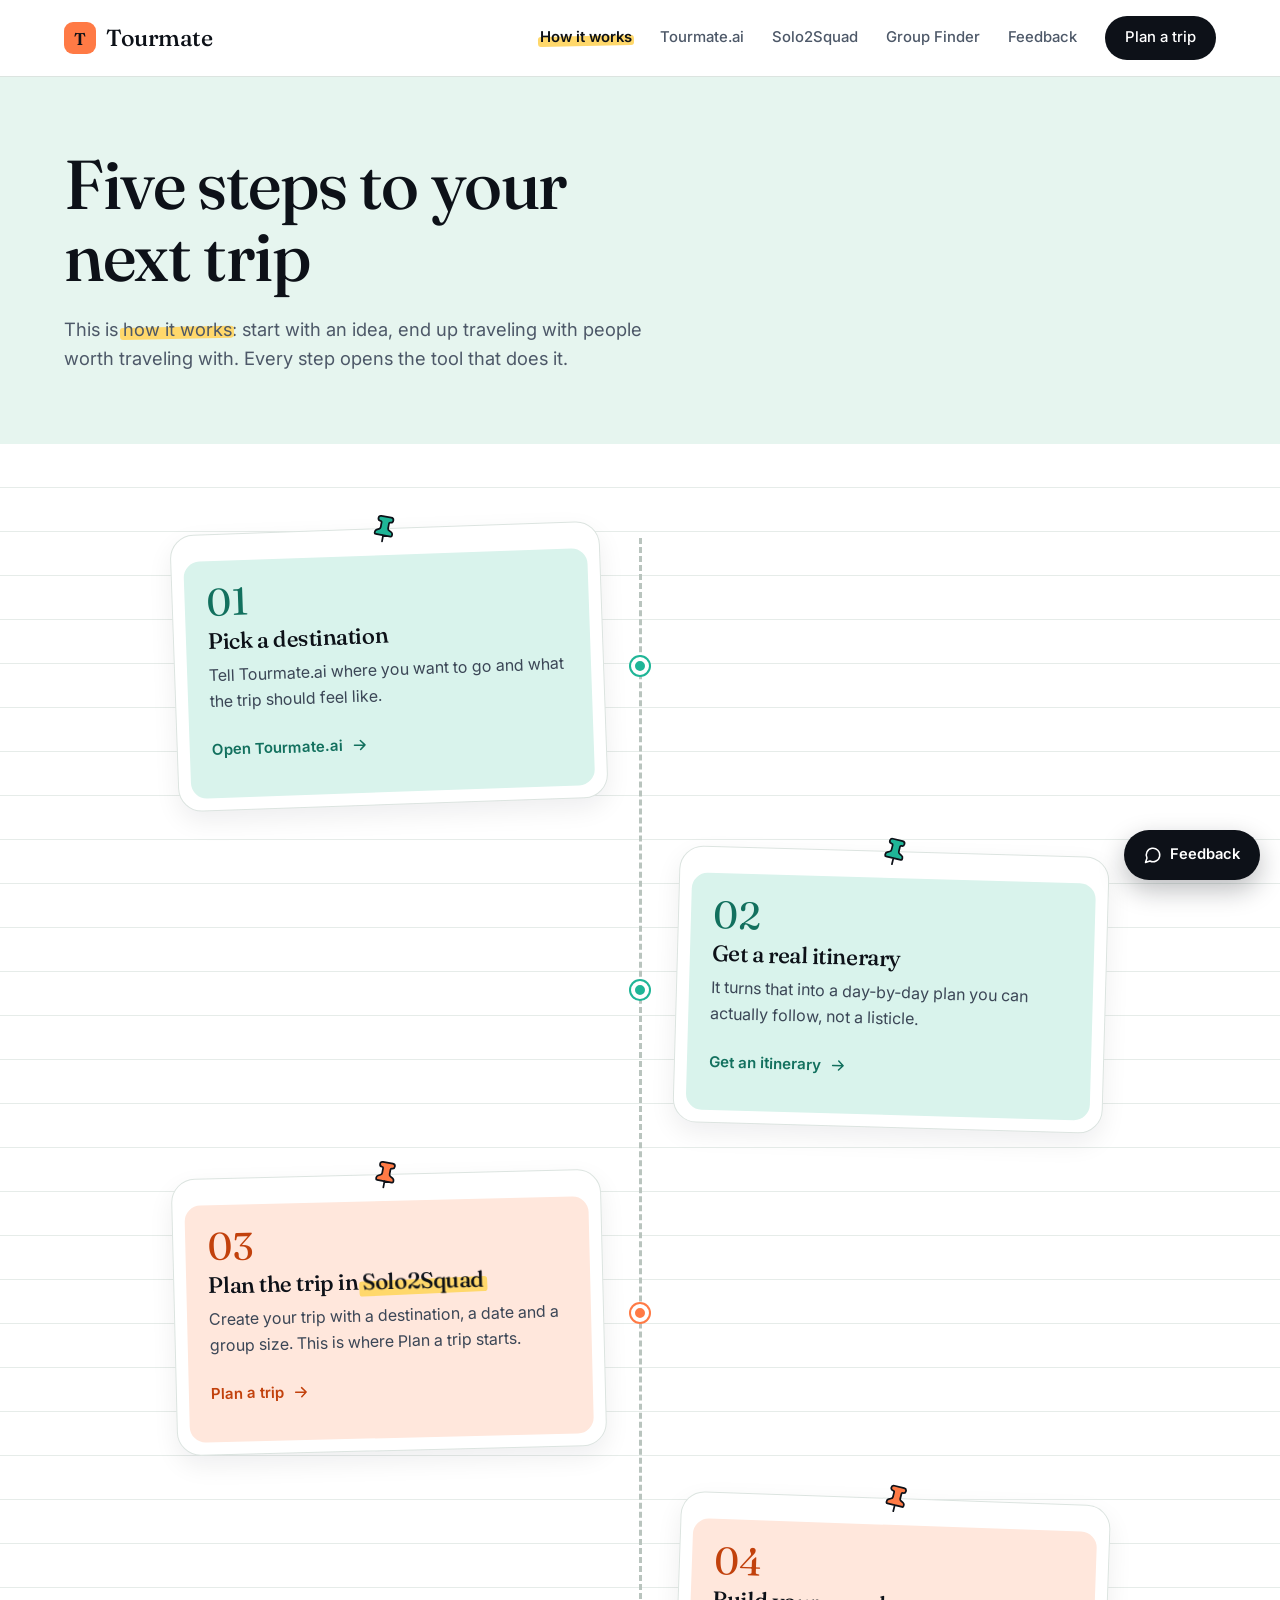
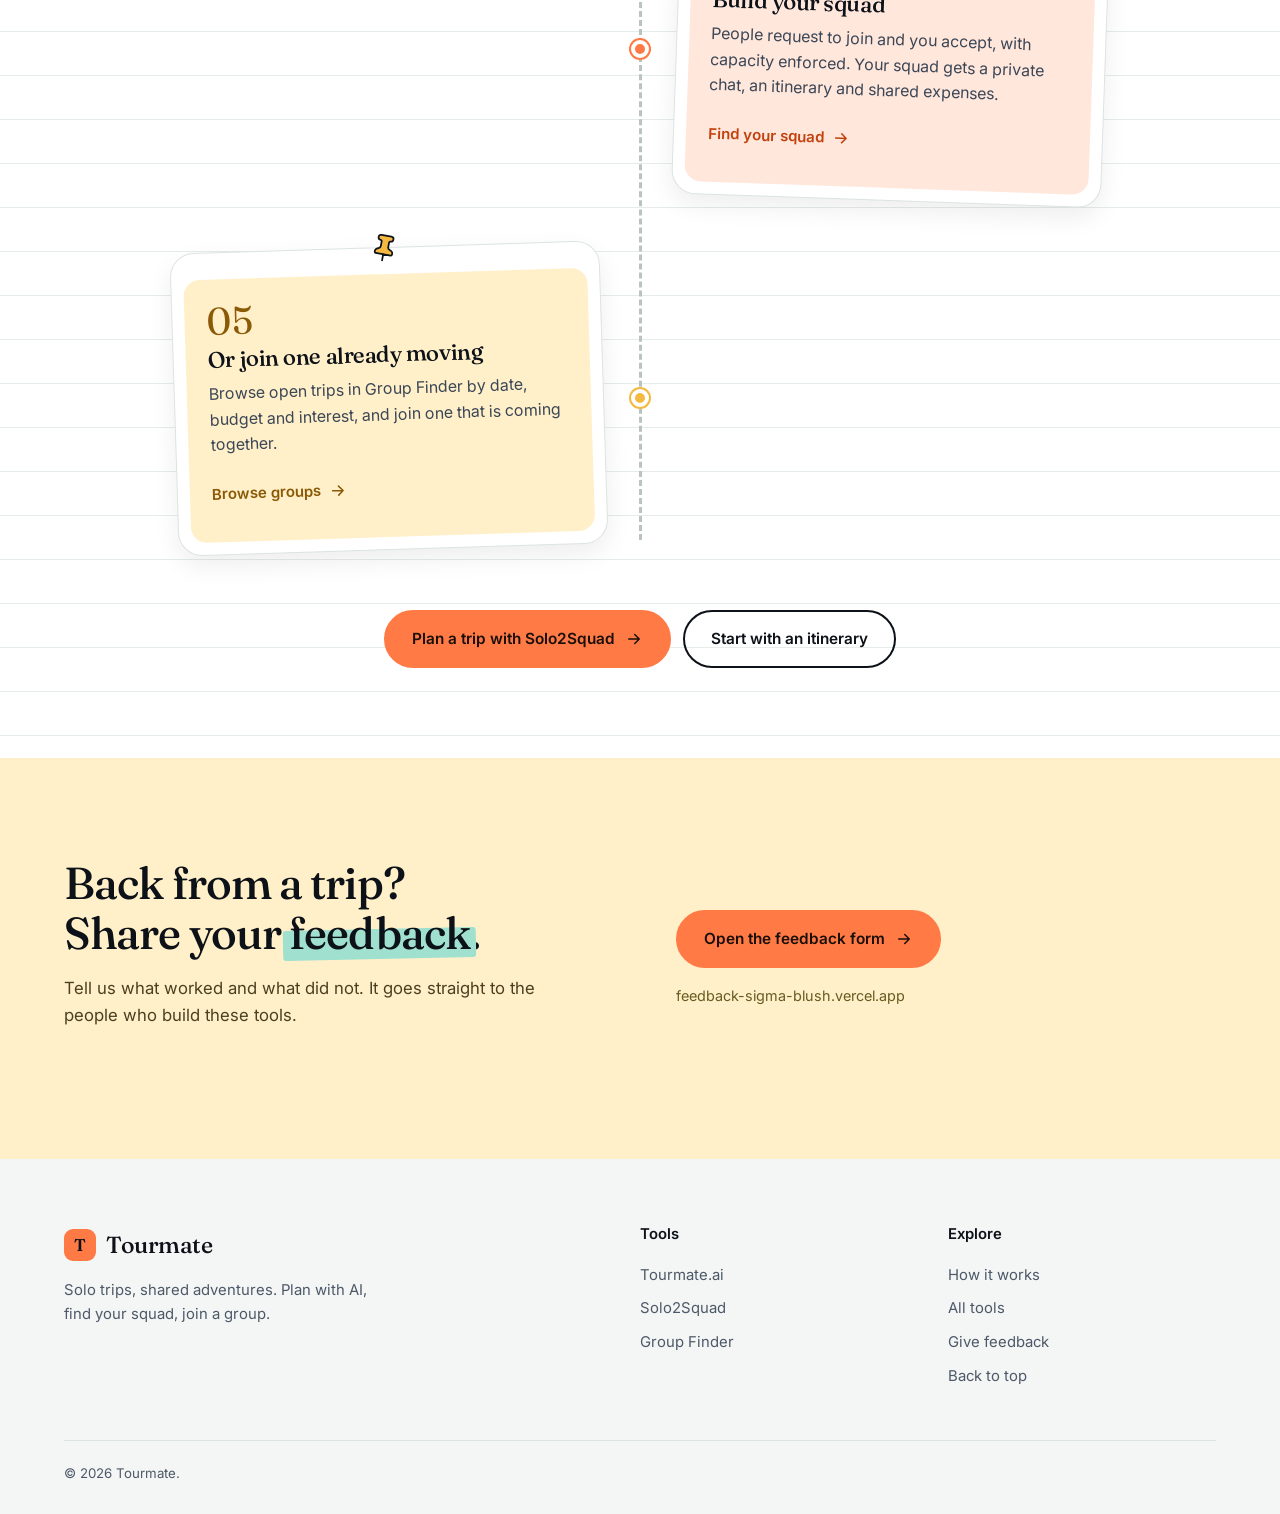
==== how-it-works.html @ 0d704487 "Add How it works page, feedback section, light redesign" ====
<!doctype html>
<html lang="en">
  <head>
    <meta charset="UTF-8" />
    <meta name="viewport" content="width=device-width, initial-scale=1.0" />
    <title>How it works - Tourmate</title>
    <meta
      name="description"
      content="Five steps from a loose idea to a trip with a squad, and which Tourmate tool does each one."
    />
    <meta name="theme-color" content="#ffffff" />
    <link
      rel="icon"
      href="data:image/svg+xml,%3Csvg xmlns='http://www.w3.org/2000/svg' viewBox='0 0 64 64'%3E%3Crect width='64' height='64' rx='14' fill='%23ff7a45'/%3E%3Ctext x='32' y='45' text-anchor='middle' font-family='Georgia,serif' font-size='38' fill='%230d1118'%3ET%3C/text%3E%3C/svg%3E"
    />
    <link rel="preconnect" href="https://fonts.googleapis.com" />
    <link rel="preconnect" href="https://fonts.gstatic.com" crossorigin />
    <link
      href="https://fonts.googleapis.com/css2?family=Fraunces:opsz,wght@9..144,400;9..144,500;9..144,600&family=Inter:wght@400;500;600&display=swap"
      rel="stylesheet"
    />
    <script>
      document.documentElement.className += " js";
    </script>
    <style>
      :root {
        --g: max(5vw, calc((100vw - 1320px) / 2));
        --bg: #ffffff;
        --tint: #e6f5ef;
        --paper: #f3f6f4;
        --ink: #0d1118;
        --dim: #4d5868;
        --line: #dce4e0;
        --coral: #ff7a45;
        --coral-d: #c2410c;
        --coral-t: #ffe7dc;
        --teal: #1fb597;
        --teal-d: #12705e;
        --teal-t: #d9f3ec;
        --gold: #f5b942;
        --gold-d: #8a5a06;
        --gold-t: #fff0c9;
      }
      * {
        box-sizing: border-box;
        margin: 0;
        padding: 0;
      }
      html {
        scroll-behavior: smooth;
      }
      body {
        background: var(--bg);
        color: var(--ink);
        font:
          400 16px/1.6 "Inter",
          sans-serif;
        -webkit-font-smoothing: antialiased;
      }
      a {
        color: inherit;
        text-decoration: none;
      }
      :focus-visible {
        outline: 3px solid var(--ink);
        outline-offset: 3px;
      }
      h1,
      h2,
      h3,
      .brand {
        font-family: "Fraunces", serif;
        font-weight: 500;
        letter-spacing: -0.02em;
      }

      /* Nav */
      .nav {
        position: sticky;
        top: 0;
        z-index: 20;
        background: var(--bg);
        border-bottom: 1px solid var(--line);
      }
      .navin {
        padding: 16px var(--g);
        display: flex;
        align-items: center;
        justify-content: space-between;
      }
      .brand {
        font-size: 1.45rem;
        display: flex;
        align-items: center;
        gap: 10px;
        min-height: 44px;
      }
      .brand i {
        width: 32px;
        height: 32px;
        border-radius: 9px;
        background: var(--coral);
        display: grid;
        place-items: center;
        font:
          600 17px "Fraunces",
          serif;
        color: var(--ink);
        font-style: normal;
      }
      .nav nav {
        display: flex;
        align-items: center;
        gap: 28px;
        font-size: 0.93rem;
        font-weight: 500;
        color: var(--dim);
      }
      .nav nav a:not(.pill) {
        padding-block: 10px;
      }
      .nav nav a:hover {
        color: var(--ink);
      }
      .pill {
        background: var(--ink);
        color: #fff !important;
        border-radius: 999px;
        padding: 10px 20px;
        transition: background 0.2s;
      }
      .pill:hover {
        background: var(--coral-d);
      }

      /* Buttons */
      .btn {
        display: inline-flex;
        align-items: center;
        gap: 10px;
        font-weight: 600;
        font-size: 0.96rem;
        padding: 15px 26px;
        border-radius: 999px;
        background: var(--coral);
        color: #1a0f0a;
        border: 2px solid var(--coral);
        transition:
          background 0.2s,
          border-color 0.2s,
          transform 0.2s;
      }
      .btn:hover {
        background: #ff9266;
        border-color: #ff9266;
        transform: translateY(-2px);
      }
      .btn.ghost {
        background: transparent;
        color: var(--ink);
        border-color: var(--ink);
      }
      .btn.ghost:hover {
        background: var(--ink);
        color: #fff;
        border-color: var(--ink);
      }
      .btn svg,
      .go svg {
        width: 18px;
        height: 18px;
        stroke: currentColor;
        fill: none;
        stroke-width: 2;
        stroke-linecap: round;
        stroke-linejoin: round;
      }
      .cta-row {
        display: flex;
        gap: 12px;
        flex-wrap: wrap;
      }

      /* Hero: one orchestrated entrance */
      .hero {
        background: var(--tint);
        padding: 72px var(--g) 110px;
      }
      .hero .in {
        display: grid;
        grid-template-columns: 1.05fr 1fr;
        gap: 72px;
        align-items: center;
      }
      .hero h1 {
        font-size: clamp(2.5rem, 5.8vw, 5.2rem);
        line-height: 1.02;
        max-width: 11ch;
        animation: rise 0.8s cubic-bezier(0.2, 0.7, 0.2, 1) both;
      }
      .hero .sub {
        font-size: 1.15rem;
        color: var(--dim);
        max-width: 42ch;
        margin: 24px 0 34px;
        animation: rise 0.8s 0.1s cubic-bezier(0.2, 0.7, 0.2, 1) both;
      }
      .hero .cta-row {
        animation: rise 0.8s 0.2s cubic-bezier(0.2, 0.7, 0.2, 1) both;
      }
      .shot {
        position: relative;
        animation: rise 0.8s 0.3s cubic-bezier(0.2, 0.7, 0.2, 1) both;
      }
      .photo {
        height: min(66vh, 600px);
        min-height: 400px;
        border-radius: 28px;
        background: #bfe3d6
          url("https://images.unsplash.com/photo-1464822759023-fed622ff2c3b?w=1500&q=75")
          center/cover;
      }
      .route {
        position: absolute;
        left: -64px;
        bottom: 34px;
        width: 320px;
        background: #fff;
        border: 1px solid var(--line);
        border-radius: 18px;
        padding: 22px 22px 10px;
        box-shadow: 0 18px 44px rgba(13, 17, 24, 0.14);
      }
      .route h2 {
        font-size: 1.08rem;
        margin-bottom: 4px;
      }
      .route > p {
        font-size: 0.84rem;
        color: var(--dim);
        margin-bottom: 16px;
      }
      .stop {
        position: relative;
        display: block;
        padding: 0 0 20px 32px;
        transition: transform 0.2s;
      }
      .stop:before {
        content: "";
        position: absolute;
        left: 7px;
        top: 22px;
        bottom: -2px;
        border-left: 2px dotted #b9c4be;
      }
      .stop:last-child:before {
        display: none;
      }
      .stop:after {
        content: "";
        position: absolute;
        left: 0;
        top: 5px;
        width: 16px;
        height: 16px;
        border-radius: 50%;
        background: var(--a);
      }
      .stop b {
        display: block;
        font-family: "Fraunces", serif;
        font-weight: 500;
        font-size: 1.08rem;
      }
      .stop span {
        font-size: 0.84rem;
        color: var(--dim);
      }
      .stop:hover {
        transform: translateX(4px);
      }
      @keyframes rise {
        from {
          opacity: 0;
          transform: translateY(20px);
        }
        to {
          opacity: 1;
          transform: none;
        }
      }

      /* Tools */
      .tools {
        padding: 120px var(--g) 110px;
      }
      .tools h2 {
        font-size: clamp(2rem, 4vw, 3.1rem);
        line-height: 1.08;
        max-width: 18ch;
      }
      .lead {
        color: var(--dim);
        max-width: 54ch;
        margin: 18px 0 60px;
        font-size: 1.05rem;
      }
      .cards {
        display: grid;
        grid-template-columns: repeat(3, 1fr);
        gap: 26px;
        align-items: start;
      }
      .card:nth-child(2) {
        margin-top: 40px;
      }
      .card {
        background: var(--t);
        border-radius: 26px;
        padding: 12px 12px 30px;
        display: flex;
        flex-direction: column;
        border: 2px solid transparent;
        transition:
          transform 0.25s,
          border-color 0.25s;
      }
      .card:hover {
        transform: translateY(-4px);
        border-color: var(--a);
      }
      .card .ph {
        position: relative;
        height: 240px;
        border-radius: 16px;
        background: #cfd8d4 center/cover;
      }
      .card .tag {
        position: absolute;
        left: 14px;
        top: 14px;
        background: #fff;
        border-radius: 999px;
        padding: 5px 13px;
        font-size: 0.8rem;
        font-weight: 600;
        display: flex;
        align-items: center;
        gap: 8px;
      }
      .card .tag:before {
        content: "";
        width: 8px;
        height: 8px;
        border-radius: 50%;
        background: var(--a);
      }
      .card .bd {
        padding: 22px 16px 0;
        display: flex;
        flex-direction: column;
        gap: 12px;
      }
      .card h3 {
        font-size: 1.65rem;
      }
      .card p {
        color: #3b4656;
        font-size: 0.97rem;
      }
      .go {
        padding-top: 6px;
        display: flex;
        align-items: center;
        gap: 8px;
        font-weight: 600;
        font-size: 0.94rem;
        color: var(--ad);
      }
      .go svg {
        transition: transform 0.2s;
      }
      .card:hover .go svg {
        transform: translateX(5px);
      }

      /* Feedback */
      .fb {
        background: var(--gold-t);
        padding: 100px var(--g);
      }
      .fbin {
        display: grid;
        grid-template-columns: 1fr 1fr;
        gap: 72px;
        align-items: center;
      }
      .fb h2 {
        font-size: clamp(1.9rem, 3.6vw, 2.8rem);
        line-height: 1.1;
        max-width: 16ch;
      }
      .fb p {
        color: #4a4020;
        max-width: 44ch;
        margin: 18px 0 30px;
        font-size: 1.05rem;
      }
      .fb .url {
        margin: 16px 0 0;
        font-size: 0.9rem;
        color: #6a5a22;
        word-break: break-all;
      }
      .fblist {
        list-style: none;
        display: grid;
        gap: 12px;
      }
      .fblist a {
        display: flex;
        align-items: center;
        gap: 16px;
        background: #fff;
        border: 2px solid transparent;
        border-radius: 16px;
        padding: 20px 24px;
        transition:
          border-color 0.2s,
          transform 0.2s;
      }
      .fblist a:before {
        content: "";
        flex: none;
        width: 12px;
        height: 12px;
        border-radius: 50%;
        background: var(--a);
      }
      .fblist b {
        font-family: "Fraunces", serif;
        font-weight: 500;
        font-size: 1.25rem;
      }
      .fblist span {
        margin-left: auto;
        color: var(--dim);
        font-size: 0.92rem;
        font-weight: 500;
      }
      .fblist a:hover {
        border-color: var(--ink);
        transform: translateX(4px);
      }

      /* Closing band: flat colour */
      .band {
        background: var(--coral);
        color: var(--ink);
        text-align: center;
        padding: 110px 5%;
      }
      .band h2 {
        font-size: clamp(2.1rem, 4.8vw, 3.6rem);
        line-height: 1.06;
        max-width: 16ch;
        margin: 0 auto 14px;
      }
      .band p {
        margin-bottom: 32px;
        font-size: 1.08rem;
      }
      .band .cta-row {
        justify-content: center;
      }
      .band .btn {
        background: var(--ink);
        border-color: var(--ink);
        color: #fff;
      }
      .band .btn:hover {
        background: #26303f;
        border-color: #26303f;
      }
      .band .btn.ghost {
        background: transparent;
        color: var(--ink);
      }
      .band .btn.ghost:hover {
        background: var(--ink);
        color: #fff;
      }

      /* Footer */
      footer {
        background: var(--paper);
        padding: 64px var(--g) 30px;
        font-size: 0.93rem;
        color: var(--dim);
      }
      .fcols {
        display: grid;
        grid-template-columns: 2fr 1fr 1fr;
        gap: 40px;
      }
      footer .brand {
        color: var(--ink);
        margin-bottom: 12px;
      }
      footer p {
        max-width: 34ch;
      }
      footer h4 {
        color: var(--ink);
        font-size: 0.93rem;
        font-weight: 600;
        margin-bottom: 12px;
      }
      footer a {
        display: block;
        padding: 5px 0;
      }
      footer a:hover {
        color: var(--ink);
      }
      .fbase {
        margin-top: 46px;
        padding-top: 22px;
        border-top: 1px solid var(--line);
        font-size: 0.83rem;
      }

      /* Floating feedback button */
      .fab {
        position: fixed;
        right: 20px;
        bottom: 20px;
        z-index: 30;
        display: inline-flex;
        align-items: center;
        gap: 8px;
        background: var(--ink);
        color: #fff;
        padding: 13px 20px;
        border-radius: 999px;
        font-weight: 600;
        font-size: 0.92rem;
        box-shadow: 0 10px 26px rgba(13, 17, 24, 0.28);
        transition:
          background 0.2s,
          transform 0.2s;
      }
      .fab:hover {
        background: var(--coral-d);
        transform: translateY(-2px);
      }
      .fab svg {
        width: 18px;
        height: 18px;
        stroke: currentColor;
        fill: none;
        stroke-width: 2;
        stroke-linecap: round;
        stroke-linejoin: round;
      }

      .burger {
        display: none;
        width: 46px;
        height: 46px;
        border: 1px solid var(--line);
        border-radius: 12px;
        background: var(--bg);
        cursor: pointer;
        place-items: center;
        color: var(--ink);
      }
      .burger svg {
        width: 22px;
        height: 22px;
        stroke: currentColor;
        fill: none;
        stroke-width: 2;
        stroke-linecap: round;
      }
      .burger .x {
        display: none;
      }
      .nav.open .burger .x {
        display: block;
      }
      .nav.open .burger .m {
        display: none;
      }
      .sr {
        position: absolute;
        width: 1px;
        height: 1px;
        overflow: hidden;
        clip: rect(0 0 0 0);
        white-space: nowrap;
      }
      @media (max-width: 1060px) {
        .route {
          left: 16px;
          right: 16px;
          width: auto;
          max-width: 360px;
        }
      }
      @media (max-width: 980px) {
        .hero {
          padding: 48px 5% 70px;
        }
        .hero .in {
          grid-template-columns: 1fr;
          gap: 44px;
        }
        .hero h1 {
          max-width: 14ch;
        }
        .photo {
          height: 420px;
          min-height: 0;
        }
        .route {
          position: static;
          max-width: none;
          margin-top: -72px;
          margin-inline: 16px;
          width: auto;
        }
        .cards {
          grid-template-columns: 1fr;
        }
        .card:nth-child(2) {
          margin-top: 0;
        }
        .tools {
          padding: 80px 5%;
        }
        .fbin {
          grid-template-columns: 1fr;
          gap: 40px;
        }
        .fb {
          padding: 76px 5%;
        }
        .band {
          padding: 84px 5%;
        }
        .fcols {
          grid-template-columns: 1fr 1fr;
        }
        .fcols > div:first-child {
          grid-column: 1/-1;
        }
      }
      @media (max-width: 980px) {
        .burger {
          display: grid;
        }
        .nav nav {
          display: none;
          position: absolute;
          top: 100%;
          left: 0;
          right: 0;
          background: var(--bg);
          border-bottom: 1px solid var(--line);
          padding: 8px var(--g) 22px;
          flex-direction: column;
          align-items: stretch;
          gap: 0;
          box-shadow: 0 18px 30px rgba(13, 17, 24, 0.08);
        }
        .nav.open nav {
          display: flex;
        }
        .nav nav a:not(.pill) {
          padding: 15px 2px;
          font-size: 1.05rem;
          border-bottom: 1px solid var(--line);
        }
        .nav nav a.pill {
          margin-top: 16px;
          text-align: center;
          border: 0;
          padding: 15px 20px;
        }
      }
      @media (max-width: 560px) {
        .btn {
          padding: 14px 22px;
        }
        .cta-row .btn {
          flex: 1 1 100%;
          justify-content: center;
        }
        .fab {
          right: 14px;
          bottom: max(14px, env(safe-area-inset-bottom));
          padding: 12px 16px;
        }
        .fblist a {
          padding: 18px 18px;
        }
        .fblist span {
          display: none;
        }
        .fblist a:after {
          content: "Rate";
          margin-left: auto;
          color: var(--dim);
          font-size: 0.9rem;
          font-weight: 500;
        }
        .fcols {
          grid-template-columns: 1fr;
        }
      }
      @media (pointer: coarse) {
        footer a {
          padding: 11px 0;
        }
      }
      @media (prefers-reduced-motion: reduce) {
        * {
          animation: none !important;
          transition: none !important;
          scroll-behavior: auto !important;
        }
      }

      /* ===== Added: nav state, highlight, pinned steps, how-it-works page ===== */
      .nav nav a.navhl {
        color: var(--ink);
        font-weight: 600;
      }
      .hl {
        position: relative;
        display: inline;
        white-space: nowrap;
        isolation: isolate;
        --hlc: #ffd86b;
      }
      .hl:before {
        content: "";
        position: absolute;
        z-index: -1;
        left: -0.14em;
        right: -0.14em;
        bottom: -0.02em;
        height: 0.66em;
        background: var(--hlc);
        border-radius: 3px;
        transform: rotate(-1.2deg);
        transform-origin: left center;
        transition: transform 0.7s cubic-bezier(0.2, 0.7, 0.2, 1) var(--d, 0s);
      }
      .js .hl:before {
        transform: scaleX(0) rotate(-1.2deg);
      }
      .js .hl.shown:before {
        transform: scaleX(1) rotate(-1.2deg);
      }
      .fb .hl {
        --hlc: #9fe0cf;
      }
      .band .hl {
        --hlc: #ffffff;
      }
      .phead .hl {
        --hlc: #ffd86b;
      }
      .newhere {
        margin-top: 26px;
        color: var(--dim);
        font-size: 1rem;
        animation: rise 0.8s 0.3s cubic-bezier(0.2, 0.7, 0.2, 1) both;
      }
      .newhere a {
        font-weight: 600;
        color: var(--ink);
      }

      .step {
        position: relative;
        background: #fff;
        border: 1px solid var(--line);
        border-radius: 24px;
        padding: 26px 12px 12px;
        transform: rotate(var(--r, 0deg));
        transition:
          transform 0.3s cubic-bezier(0.2, 0.7, 0.2, 1),
          box-shadow 0.3s;
        box-shadow: 0 10px 26px rgba(13, 17, 24, 0.07);
      }
      .step:hover {
        transform: rotate(0deg) translateY(-4px);
        box-shadow: 0 18px 38px rgba(13, 17, 24, 0.12);
      }
      .pin {
        position: absolute;
        top: -15px;
        left: 50%;
        width: 30px;
        height: 30px;
        margin-left: -15px;
        fill: var(--a);
        stroke: var(--ink);
        stroke-width: 1.4;
        stroke-linejoin: round;
        stroke-linecap: round;
        transform: rotate(12deg);
      }
      .panel {
        background: var(--t);
        border-radius: 16px;
        padding: 22px 22px 24px;
        display: flex;
        flex-direction: column;
        gap: 8px;
        height: 100%;
      }
      .num {
        font-family: "Fraunces", serif;
        font-size: 2.4rem;
        line-height: 1;
        color: var(--ad);
      }
      .panel h3 {
        font-size: 1.4rem;
        line-height: 1.15;
      }
      .panel p {
        color: #3b4656;
        font-size: 0.96rem;
      }
      .panel .go {
        margin-top: 4px;
        padding: 12px 0;
      }
      .js .step {
        opacity: 0;
        translate: 0 24px;
        transition:
          opacity 0.6s,
          translate 0.6s,
          transform 0.3s cubic-bezier(0.2, 0.7, 0.2, 1),
          box-shadow 0.3s;
      }
      .js .step.shown {
        opacity: 1;
        translate: 0 0;
      }

      /* Homepage section */
      .how {
        padding: 110px var(--g);
        background: var(--paper);
      }
      .how h2 {
        font-size: clamp(2rem, 4vw, 3.1rem);
        line-height: 1.08;
        max-width: 20ch;
      }
      .row5 {
        position: relative;
        display: grid;
        grid-template-columns: repeat(5, 1fr);
        gap: 20px;
        margin-top: 20px;
      }
      .row5:before {
        content: "";
        position: absolute;
        left: 6%;
        right: 6%;
        top: -1px;
        border-top: 3px dashed #b9c4be;
      }
      .row5 .step:nth-child(odd) {
        --r: -1.6deg;
      }
      .row5 .step:nth-child(even) {
        --r: 1.4deg;
        margin-top: 26px;
      }
      .row5 .panel {
        padding: 18px 16px 20px;
      }
      .row5 .panel h3 {
        font-size: 1.18rem;
      }
      .row5 .panel p {
        font-size: 0.9rem;
      }
      .row5 .num {
        font-size: 1.9rem;
      }
      .how .more {
        margin-top: 54px;
      }

      /* How-it-works page */
      .phead {
        background: var(--tint);
        padding: 72px var(--g) 70px;
      }
      .phead h1 {
        font-size: clamp(2.4rem, 5.4vw, 4.6rem);
        line-height: 1.04;
        max-width: 14ch;
        animation: rise 0.8s cubic-bezier(0.2, 0.7, 0.2, 1) both;
      }
      .phead p {
        font-size: 1.15rem;
        color: var(--dim);
        max-width: 52ch;
        margin-top: 22px;
        animation: rise 0.8s 0.1s cubic-bezier(0.2, 0.7, 0.2, 1) both;
      }
      .pad {
        padding: 84px var(--g) 90px;
        background: #fff
          url("data:image/svg+xml,%3Csvg xmlns='http://www.w3.org/2000/svg' width='10' height='44'%3E%3Crect y='43' width='10' height='1' fill='%23e6ece9'/%3E%3C/svg%3E");
      }
      .tl {
        position: relative;
        display: grid;
        grid-template-columns: 1fr 72px 1fr;
        row-gap: 46px;
        max-width: 1040px;
        margin: 0 auto;
      }
      .tl:before {
        content: "";
        position: absolute;
        left: 50%;
        top: 10px;
        bottom: 10px;
        border-left: 3px dashed #b9c4be;
        margin-left: -1.5px;
      }
      .tl .step {
        max-width: 430px;
      }
      .tl .step.l {
        justify-self: end;
      }
      .tl .step.r {
        justify-self: start;
      }
      .dot {
        align-self: center;
        justify-self: center;
        width: 18px;
        height: 18px;
        border-radius: 50%;
        background: var(--a);
        border: 4px solid #fff;
        box-shadow: 0 0 0 2px var(--a);
        position: relative;
        z-index: 1;
      }
      .tl .panel p {
        font-size: 1rem;
      }
      .cta2 {
        margin-top: 60px;
        text-align: center;
      }

      @media (max-width: 1180px) {
        .row5 {
          grid-template-columns: repeat(2, 1fr);
        }
        .row5:before {
          display: none;
        }
        .row5 .step:nth-child(even) {
          margin-top: 0;
        }
        .row5 .step:last-child {
          grid-column: 1/-1;
          max-width: 50%;
          justify-self: center;
        }
      }
      @media (max-width: 760px) {
        .how {
          padding: 76px 5%;
        }
        .row5 {
          grid-template-columns: 1fr;
          gap: 34px;
        }
        .row5 .step:last-child {
          max-width: none;
        }
        .phead {
          padding: 48px 5% 46px;
        }
        .pad {
          padding: 60px 5% 70px;
        }
        .tl {
          grid-template-columns: 30px 1fr;
          row-gap: 38px;
        }
        .tl:before {
          left: 15px;
          margin-left: -1.5px;
        }
        .tl .step {
          grid-column: 2 !important;
          max-width: none;
          justify-self: stretch !important;
        }
        .tl .dot {
          grid-column: 1 !important;
        }
      }
      @media (prefers-reduced-motion: reduce) {
        .js .step {
          opacity: 1;
          translate: 0 0;
        }
        .js .hl:before {
          transform: rotate(-1.2deg) !important;
        }
      }
    </style>
  </head>
  <body>
    <header class="nav" id="nav">
      <div class="navin">
        <a class="brand" href="index.html" aria-label="Tourmate home"
          ><i>T</i>Tourmate</a
        >
        <button
          class="burger"
          id="burger"
          type="button"
          aria-expanded="false"
          aria-controls="menu"
        >
          <span class="sr">Menu</span>
          <svg class="m" viewBox="0 0 24 24" aria-hidden="true">
            <path d="M4 7h16M4 12h16M4 17h16" /></svg
          ><svg class="x" viewBox="0 0 24 24" aria-hidden="true">
            <path d="M6 6l12 12M18 6L6 18" />
          </svg>
        </button>
        <nav id="menu" aria-label="Main">
          <a class="navhl" href="how-it-works.html" aria-current="page"
            ><span class="hl" style="--d: 0.35s">How it works</span></a
          >
          <a
            href="https://tourmate.vedant-chavare.xyz"
            target="_blank"
            rel="noopener noreferrer"
            >Tourmate.ai</a
          >
          <a
            href="https://solo2squad-phi.vercel.app/"
            target="_blank"
            rel="noopener noreferrer"
            >Solo2Squad</a
          >
          <a
            href="https://tripsphere-three.vercel.app/"
            target="_blank"
            rel="noopener noreferrer"
            >Group Finder</a
          >
          <a
            href="https://feedback-sigma-blush.vercel.app"
            target="_blank"
            rel="noopener noreferrer"
            >Feedback</a
          >
          <a
            class="pill"
            href="https://solo2squad-phi.vercel.app/"
            target="_blank"
            rel="noopener noreferrer"
            >Plan a trip</a
          >
        </nav>
      </div>
    </header>

    <main id="top">
      <section class="phead" aria-labelledby="ph">
        <h1 id="ph">Five steps to your next trip</h1>
        <p>
          This is <span class="hl" style="--d: 0.2s">how it works</span>: start
          with an idea, end up traveling with people worth traveling with. Every
          step opens the tool that does it.
        </p>
      </section>

      <section class="pad" aria-label="The five steps">
        <div class="tl">
          <article
            class="step l"
            style="
              --a: var(--teal);
              --ad: var(--teal-d);
              --t: var(--teal-t);
              --r: -2deg;
              grid-row: 1;
              grid-column: 1;
            "
          >
            <svg class="pin" viewBox="0 0 24 24" aria-hidden="true">
              <path
                d="M12 17v5M9 10.76a2 2 0 0 1-1.11 1.79l-1.78.9A2 2 0 0 0 5 15.24V16a1 1 0 0 0 1 1h12a1 1 0 0 0 1-1v-.76a2 2 0 0 0-1.11-1.79l-1.78-.9A2 2 0 0 1 15 10.76V7a1 1 0 0 1 1-1 2 2 0 0 0 0-4H8a2 2 0 0 0 0 4 1 1 0 0 1 1 1z"
              />
            </svg>
            <div class="panel">
              <span class="num">01</span>
              <h3>Pick a destination</h3>
              <p>
                Tell Tourmate.ai where you want to go and what the trip should
                feel like.
              </p>
              <a
                class="go"
                href="https://tourmate.vedant-chavare.xyz"
                target="_blank"
                rel="noopener noreferrer"
                >Open Tourmate.ai
                <svg viewBox="0 0 24 24" aria-hidden="true">
                  <path d="M5 12h14M13 6l6 6-6 6" /></svg
              ></a>
            </div>
          </article>
          <span
            class="dot"
            style="
              --a: var(--teal);
              --ad: var(--teal-d);
              --t: var(--teal-t);
              grid-row: 1;
              grid-column: 2;
            "
            aria-hidden="true"
          ></span>
          <article
            class="step r"
            style="
              --a: var(--teal);
              --ad: var(--teal-d);
              --t: var(--teal-t);
              --r: 1.6deg;
              grid-row: 2;
              grid-column: 3;
            "
          >
            <svg class="pin" viewBox="0 0 24 24" aria-hidden="true">
              <path
                d="M12 17v5M9 10.76a2 2 0 0 1-1.11 1.79l-1.78.9A2 2 0 0 0 5 15.24V16a1 1 0 0 0 1 1h12a1 1 0 0 0 1-1v-.76a2 2 0 0 0-1.11-1.79l-1.78-.9A2 2 0 0 1 15 10.76V7a1 1 0 0 1 1-1 2 2 0 0 0 0-4H8a2 2 0 0 0 0 4 1 1 0 0 1 1 1z"
              />
            </svg>
            <div class="panel">
              <span class="num">02</span>
              <h3>Get a real itinerary</h3>
              <p>
                It turns that into a day-by-day plan you can actually follow,
                not a listicle.
              </p>
              <a
                class="go"
                href="https://tourmate.vedant-chavare.xyz"
                target="_blank"
                rel="noopener noreferrer"
                >Get an itinerary
                <svg viewBox="0 0 24 24" aria-hidden="true">
                  <path d="M5 12h14M13 6l6 6-6 6" /></svg
              ></a>
            </div>
          </article>
          <span
            class="dot"
            style="
              --a: var(--teal);
              --ad: var(--teal-d);
              --t: var(--teal-t);
              grid-row: 2;
              grid-column: 2;
            "
            aria-hidden="true"
          ></span>
          <article
            class="step l"
            style="
              --a: var(--coral);
              --ad: var(--coral-d);
              --t: var(--coral-t);
              --r: -1.4deg;
              grid-row: 3;
              grid-column: 1;
            "
          >
            <svg class="pin" viewBox="0 0 24 24" aria-hidden="true">
              <path
                d="M12 17v5M9 10.76a2 2 0 0 1-1.11 1.79l-1.78.9A2 2 0 0 0 5 15.24V16a1 1 0 0 0 1 1h12a1 1 0 0 0 1-1v-.76a2 2 0 0 0-1.11-1.79l-1.78-.9A2 2 0 0 1 15 10.76V7a1 1 0 0 1 1-1 2 2 0 0 0 0-4H8a2 2 0 0 0 0 4 1 1 0 0 1 1 1z"
              />
            </svg>
            <div class="panel">
              <span class="num">03</span>
              <h3>
                Plan the trip in
                <span class="hl" style="--d: 0.15s">Solo2Squad</span>
              </h3>
              <p>
                Create your trip with a destination, a date and a group size.
                This is where Plan a trip starts.
              </p>
              <a
                class="go"
                href="https://solo2squad-phi.vercel.app/"
                target="_blank"
                rel="noopener noreferrer"
                >Plan a trip
                <svg viewBox="0 0 24 24" aria-hidden="true">
                  <path d="M5 12h14M13 6l6 6-6 6" /></svg
              ></a>
            </div>
          </article>
          <span
            class="dot"
            style="
              --a: var(--coral);
              --ad: var(--coral-d);
              --t: var(--coral-t);
              grid-row: 3;
              grid-column: 2;
            "
            aria-hidden="true"
          ></span>
          <article
            class="step r"
            style="
              --a: var(--coral);
              --ad: var(--coral-d);
              --t: var(--coral-t);
              --r: 2deg;
              grid-row: 4;
              grid-column: 3;
            "
          >
            <svg class="pin" viewBox="0 0 24 24" aria-hidden="true">
              <path
                d="M12 17v5M9 10.76a2 2 0 0 1-1.11 1.79l-1.78.9A2 2 0 0 0 5 15.24V16a1 1 0 0 0 1 1h12a1 1 0 0 0 1-1v-.76a2 2 0 0 0-1.11-1.79l-1.78-.9A2 2 0 0 1 15 10.76V7a1 1 0 0 1 1-1 2 2 0 0 0 0-4H8a2 2 0 0 0 0 4 1 1 0 0 1 1 1z"
              />
            </svg>
            <div class="panel">
              <span class="num">04</span>
              <h3>Build your squad</h3>
              <p>
                People request to join and you accept, with capacity enforced.
                Your squad gets a private chat, an itinerary and shared
                expenses.
              </p>
              <a
                class="go"
                href="https://solo2squad-phi.vercel.app/"
                target="_blank"
                rel="noopener noreferrer"
                >Find your squad
                <svg viewBox="0 0 24 24" aria-hidden="true">
                  <path d="M5 12h14M13 6l6 6-6 6" /></svg
              ></a>
            </div>
          </article>
          <span
            class="dot"
            style="
              --a: var(--coral);
              --ad: var(--coral-d);
              --t: var(--coral-t);
              grid-row: 4;
              grid-column: 2;
            "
            aria-hidden="true"
          ></span>
          <article
            class="step l"
            style="
              --a: var(--gold);
              --ad: var(--gold-d);
              --t: var(--gold-t);
              --r: -1.8deg;
              grid-row: 5;
              grid-column: 1;
            "
          >
            <svg class="pin" viewBox="0 0 24 24" aria-hidden="true">
              <path
                d="M12 17v5M9 10.76a2 2 0 0 1-1.11 1.79l-1.78.9A2 2 0 0 0 5 15.24V16a1 1 0 0 0 1 1h12a1 1 0 0 0 1-1v-.76a2 2 0 0 0-1.11-1.79l-1.78-.9A2 2 0 0 1 15 10.76V7a1 1 0 0 1 1-1 2 2 0 0 0 0-4H8a2 2 0 0 0 0 4 1 1 0 0 1 1 1z"
              />
            </svg>
            <div class="panel">
              <span class="num">05</span>
              <h3>Or join one already moving</h3>
              <p>
                Browse open trips in Group Finder by date, budget and interest,
                and join one that is coming together.
              </p>
              <a
                class="go"
                href="https://tripsphere-three.vercel.app/"
                target="_blank"
                rel="noopener noreferrer"
                >Browse groups
                <svg viewBox="0 0 24 24" aria-hidden="true">
                  <path d="M5 12h14M13 6l6 6-6 6" /></svg
              ></a>
            </div>
          </article>
          <span
            class="dot"
            style="
              --a: var(--gold);
              --ad: var(--gold-d);
              --t: var(--gold-t);
              grid-row: 5;
              grid-column: 2;
            "
            aria-hidden="true"
          ></span>
        </div>
        <div class="cta2">
          <div class="cta-row" style="justify-content: center">
            <a
              class="btn"
              href="https://solo2squad-phi.vercel.app/"
              target="_blank"
              rel="noopener noreferrer"
              >Plan a trip with Solo2Squad
              <svg viewBox="0 0 24 24" aria-hidden="true">
                <path d="M5 12h14M13 6l6 6-6 6" /></svg></a
            ><a
              class="btn ghost"
              href="https://tourmate.vedant-chavare.xyz"
              target="_blank"
              rel="noopener noreferrer"
              >Start with an itinerary</a
            >
          </div>
        </div>
      </section>

      <section class="fb" aria-labelledby="fh2">
        <div class="fbin">
          <div>
            <h2 id="fh2">
              Back from a trip? Share your
              <span class="hl" style="--d: 0.1s">feedback</span>.
            </h2>
            <p>
              Tell us what worked and what did not. It goes straight to the
              people who build these tools.
            </p>
          </div>
          <div>
            <a
              class="btn"
              href="https://feedback-sigma-blush.vercel.app"
              target="_blank"
              rel="noopener noreferrer"
              >Open the feedback form
              <svg viewBox="0 0 24 24" aria-hidden="true">
                <path d="M5 12h14M13 6l6 6-6 6" /></svg
            ></a>
            <p class="url">feedback-sigma-blush.vercel.app</p>
          </div>
        </div>
      </section>
    </main>

    <footer>
      <div class="fcols">
        <div>
          <div class="brand"><i>T</i>Tourmate</div>
          <p>
            Solo trips, shared adventures. Plan with AI, find your squad, join a
            group.
          </p>
        </div>
        <div>
          <h4>Tools</h4>
          <a
            href="https://tourmate.vedant-chavare.xyz"
            target="_blank"
            rel="noopener noreferrer"
            >Tourmate.ai</a
          ><a
            href="https://solo2squad-phi.vercel.app/"
            target="_blank"
            rel="noopener noreferrer"
            >Solo2Squad</a
          ><a
            href="https://tripsphere-three.vercel.app/"
            target="_blank"
            rel="noopener noreferrer"
            >Group Finder</a
          >
        </div>
        <div>
          <h4>Explore</h4>
          <a href="how-it-works.html">How it works</a
          ><a href="index.html#tools">All tools</a
          ><a
            href="https://feedback-sigma-blush.vercel.app"
            target="_blank"
            rel="noopener noreferrer"
            >Give feedback</a
          ><a href="index.html">Back to top</a>
        </div>
      </div>
      <div class="fbase">&copy; 2026 Tourmate.</div>
    </footer>

    <a
      class="fab"
      href="https://feedback-sigma-blush.vercel.app"
      target="_blank"
      rel="noopener noreferrer"
      ><svg viewBox="0 0 24 24" aria-hidden="true">
        <path d="M7.9 20A9 9 0 1 0 4 16.1L2 22z" /></svg
      >Feedback</a
    >

    <script>
      (function () {
        var nav = document.getElementById("nav"),
          btn = document.getElementById("burger");
        function set(o) {
          nav.classList.toggle("open", o);
          btn.setAttribute("aria-expanded", o);
        }
        btn.addEventListener("click", function () {
          set(!nav.classList.contains("open"));
        });
        nav.addEventListener("click", function (e) {
          if (e.target.closest("nav a")) set(false);
        });
        document.addEventListener("keydown", function (e) {
          if (e.key === "Escape") set(false);
        });
        var els = document.querySelectorAll(".hl,.step");
        if (!("IntersectionObserver" in window)) {
          els.forEach(function (e) {
            e.classList.add("shown");
          });
          return;
        }
        var io = new IntersectionObserver(
          function (list) {
            list.forEach(function (x) {
              if (x.isIntersecting) {
                x.target.classList.add("shown");
                io.unobserve(x.target);
              }
            });
          },
          { threshold: 0.35 },
        );
        els.forEach(function (e) {
          io.observe(e);
        });
      })();
    </script>
  </body>
</html>
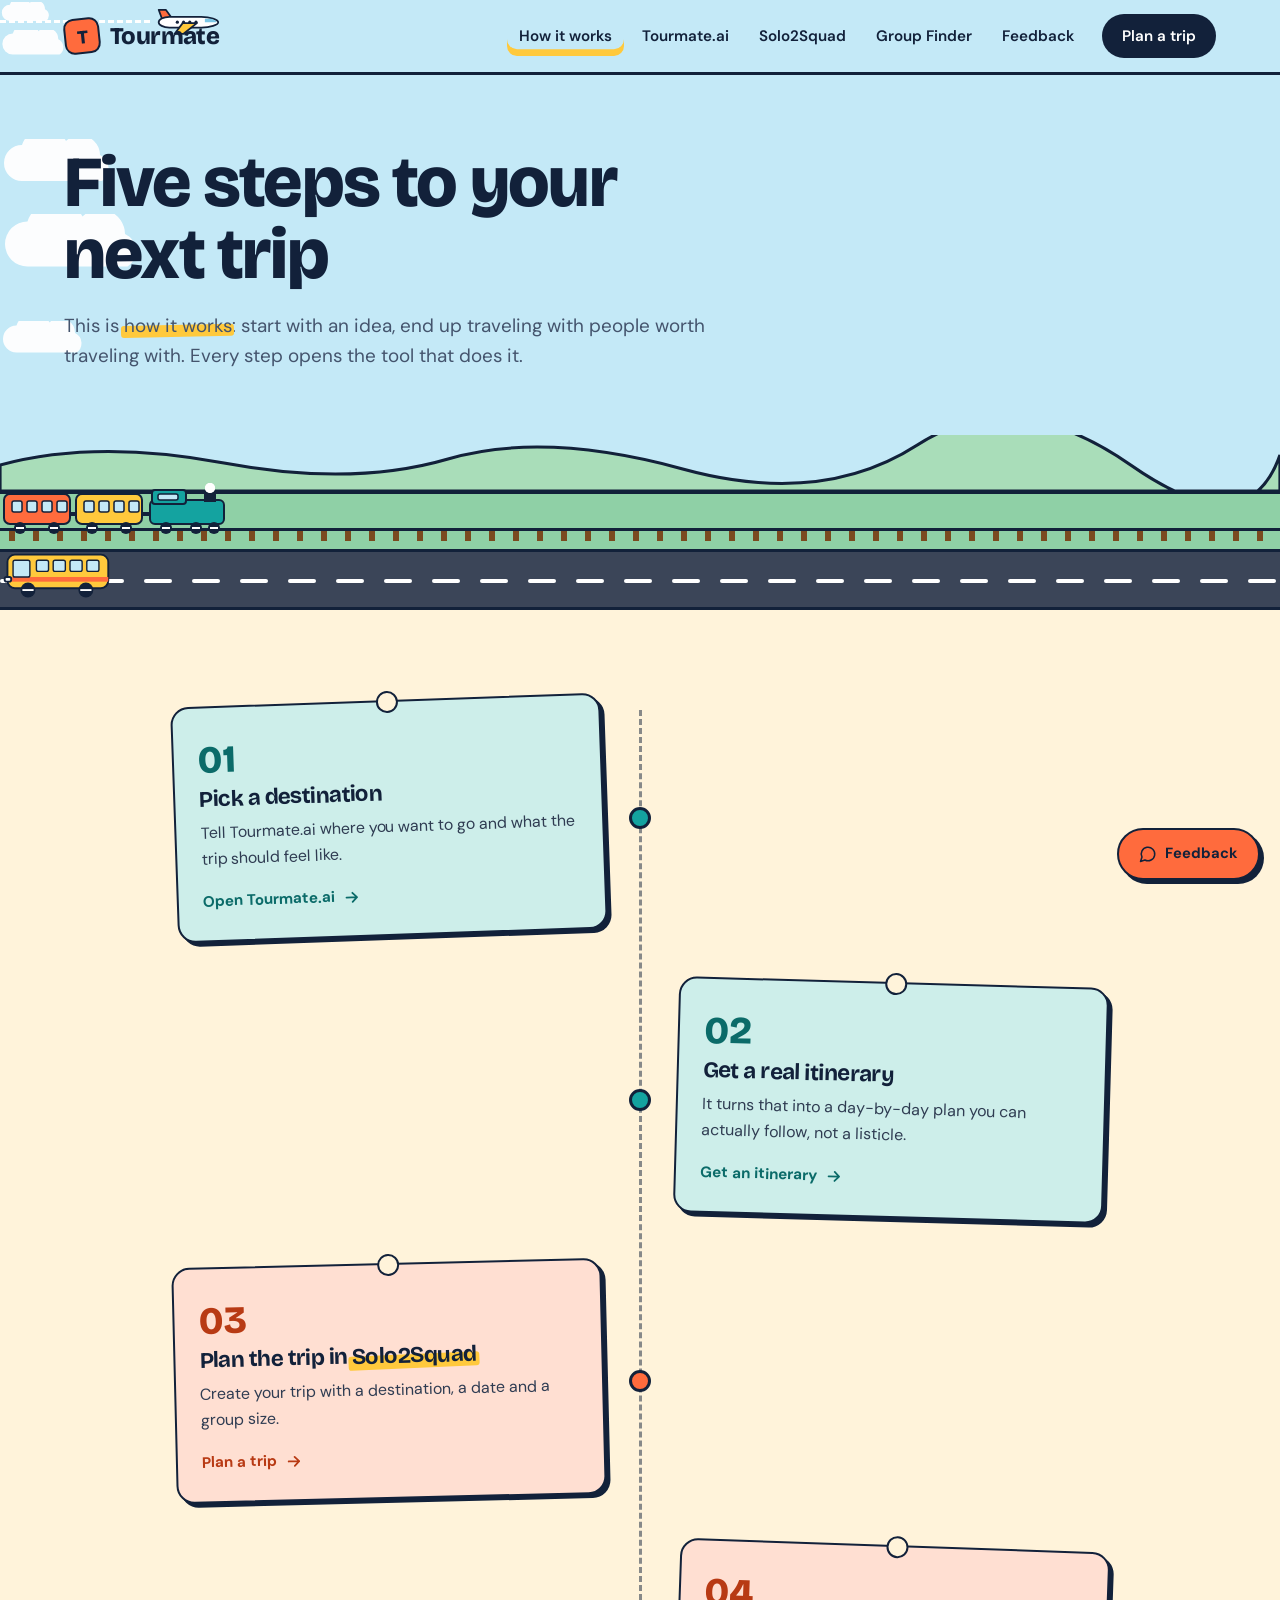
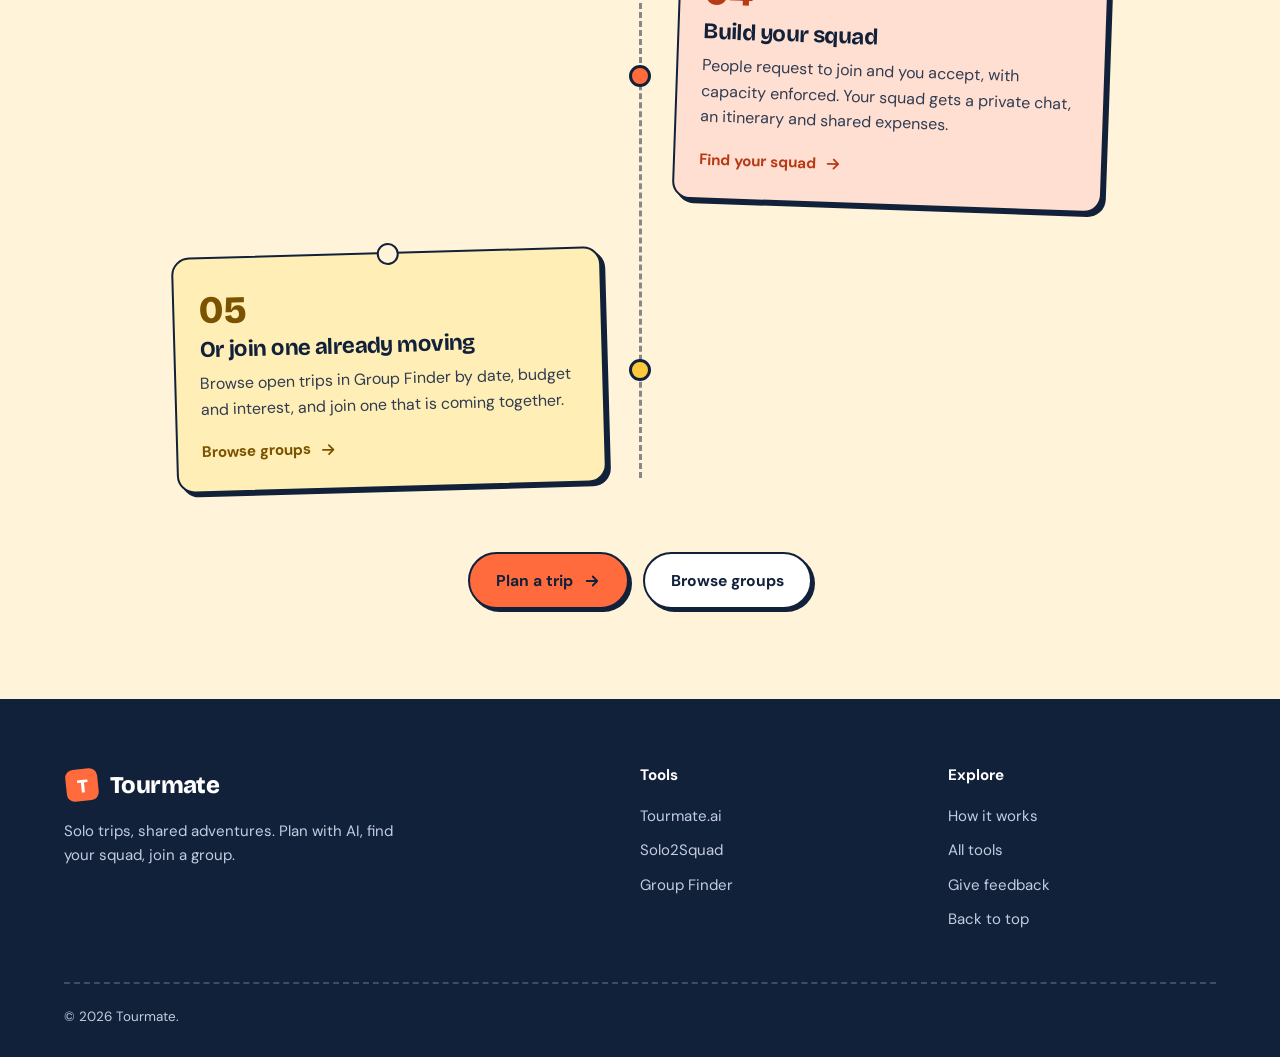
==== commit 6143ff30: "Update homepage project" ====
--- a/how-it-works.html
+++ b/how-it-works.html
@@ -1,1481 +1,118 @@
 <!doctype html>
 <html lang="en">
-  <head>
-    <meta charset="UTF-8" />
-    <meta name="viewport" content="width=device-width, initial-scale=1.0" />
-    <title>How it works - Tourmate</title>
-    <meta
-      name="description"
-      content="Five steps from a loose idea to a trip with a squad, and which Tourmate tool does each one."
-    />
-    <meta name="theme-color" content="#ffffff" />
-    <link
-      rel="icon"
-      href="data:image/svg+xml,%3Csvg xmlns='http://www.w3.org/2000/svg' viewBox='0 0 64 64'%3E%3Crect width='64' height='64' rx='14' fill='%23ff7a45'/%3E%3Ctext x='32' y='45' text-anchor='middle' font-family='Georgia,serif' font-size='38' fill='%230d1118'%3ET%3C/text%3E%3C/svg%3E"
-    />
-    <link rel="preconnect" href="https://fonts.googleapis.com" />
-    <link rel="preconnect" href="https://fonts.gstatic.com" crossorigin />
-    <link
-      href="https://fonts.googleapis.com/css2?family=Fraunces:opsz,wght@9..144,400;9..144,500;9..144,600&family=Inter:wght@400;500;600&display=swap"
-      rel="stylesheet"
-    />
-    <script>
-      document.documentElement.className += " js";
-    </script>
-    <style>
-      :root {
-        --g: max(5vw, calc((100vw - 1320px) / 2));
-        --bg: #ffffff;
-        --tint: #e6f5ef;
-        --paper: #f3f6f4;
-        --ink: #0d1118;
-        --dim: #4d5868;
-        --line: #dce4e0;
-        --coral: #ff7a45;
-        --coral-d: #c2410c;
-        --coral-t: #ffe7dc;
-        --teal: #1fb597;
-        --teal-d: #12705e;
-        --teal-t: #d9f3ec;
-        --gold: #f5b942;
-        --gold-d: #8a5a06;
-        --gold-t: #fff0c9;
-      }
-      * {
-        box-sizing: border-box;
-        margin: 0;
-        padding: 0;
-      }
-      html {
-        scroll-behavior: smooth;
-      }
-      body {
-        background: var(--bg);
-        color: var(--ink);
-        font:
-          400 16px/1.6 "Inter",
-          sans-serif;
-        -webkit-font-smoothing: antialiased;
-      }
-      a {
-        color: inherit;
-        text-decoration: none;
-      }
-      :focus-visible {
-        outline: 3px solid var(--ink);
-        outline-offset: 3px;
-      }
-      h1,
-      h2,
-      h3,
-      .brand {
-        font-family: "Fraunces", serif;
-        font-weight: 500;
-        letter-spacing: -0.02em;
-      }
+<head>
+<meta charset="UTF-8" />
+<meta name="viewport" content="width=device-width, initial-scale=1.0" />
+<title>How it works - Tourmate</title>
+<meta name="description" content="Five steps from a loose idea to a trip with a squad." />
+<meta name="theme-color" content="#c4e9f7" />
+<link rel="icon" href="data:image/svg+xml,%3Csvg xmlns='http://www.w3.org/2000/svg' viewBox='0 0 64 64'%3E%3Crect width='64' height='64' rx='14' fill='%23ff6b3d' stroke='%2312213a' stroke-width='4'/%3E%3Ctext x='32' y='46' text-anchor='middle' font-family='Georgia,serif' font-weight='700' font-size='38' fill='%2312213a'%3ET%3C/text%3E%3C/svg%3E" />
+<link rel="preconnect" href="https://fonts.googleapis.com" />
+<link rel="preconnect" href="https://fonts.gstatic.com" crossorigin />
+<link href="https://fonts.googleapis.com/css2?family=Bricolage+Grotesque:opsz,wght@12..96,500;12..96,700;12..96,800&family=DM+Sans:wght@400;500;600;700&display=swap" rel="stylesheet" />
+<link rel="stylesheet" href="style.css" />
+<script>document.documentElement.className += " js";</script>
+</head>
+<body data-ext>
+<header class="nav" id="nav">
+  <div class="navin">
+    <a class="brand" href="index.html" aria-label="Tourmate home"><i>T</i>Tourmate</a>
+    <button class="burger" id="burger" type="button" aria-expanded="false" aria-controls="menu">
+      <span class="sr">Menu</span>
+      <svg class="m" viewBox="0 0 24 24" aria-hidden="true"><path d="M4 7h16M4 12h16M4 17h16" /></svg>
+      <svg class="x" viewBox="0 0 24 24" aria-hidden="true"><path d="M6 6l12 12M18 6L6 18" /></svg>
+    </button>
+    <nav id="menu" aria-label="Main">
+      <a href="how-it-works.html" aria-current="page">How it works</a>
+      <a href="https://tourmate.vedant-chavare.xyz">Tourmate.ai</a>
+      <a href="https://solo2squad-phi.vercel.app/">Solo2Squad</a>
+      <a href="https://tripsphere-three.vercel.app/">Group Finder</a>
+      <a href="https://feedback-sigma-blush.vercel.app">Feedback</a>
+      <a class="pill" href="https://solo2squad-phi.vercel.app/">Plan a trip</a>
+    </nav>
+  </div>
+</header>
 
-      /* Nav */
-      .nav {
-        position: sticky;
-        top: 0;
-        z-index: 20;
-        background: var(--bg);
-        border-bottom: 1px solid var(--line);
-      }
-      .navin {
-        padding: 16px var(--g);
-        display: flex;
-        align-items: center;
-        justify-content: space-between;
-      }
-      .brand {
-        font-size: 1.45rem;
-        display: flex;
-        align-items: center;
-        gap: 10px;
-        min-height: 44px;
-      }
-      .brand i {
-        width: 32px;
-        height: 32px;
-        border-radius: 9px;
-        background: var(--coral);
-        display: grid;
-        place-items: center;
-        font:
-          600 17px "Fraunces",
-          serif;
-        color: var(--ink);
-        font-style: normal;
-      }
-      .nav nav {
-        display: flex;
-        align-items: center;
-        gap: 28px;
-        font-size: 0.93rem;
-        font-weight: 500;
-        color: var(--dim);
-      }
-      .nav nav a:not(.pill) {
-        padding-block: 10px;
-      }
-      .nav nav a:hover {
-        color: var(--ink);
-      }
-      .pill {
-        background: var(--ink);
-        color: #fff !important;
-        border-radius: 999px;
-        padding: 10px 20px;
-        transition: background 0.2s;
-      }
-      .pill:hover {
-        background: var(--coral-d);
-      }
-
-      /* Buttons */
-      .btn {
-        display: inline-flex;
-        align-items: center;
-        gap: 10px;
-        font-weight: 600;
-        font-size: 0.96rem;
-        padding: 15px 26px;
-        border-radius: 999px;
-        background: var(--coral);
-        color: #1a0f0a;
-        border: 2px solid var(--coral);
-        transition:
-          background 0.2s,
-          border-color 0.2s,
-          transform 0.2s;
-      }
-      .btn:hover {
-        background: #ff9266;
-        border-color: #ff9266;
-        transform: translateY(-2px);
-      }
-      .btn.ghost {
-        background: transparent;
-        color: var(--ink);
-        border-color: var(--ink);
-      }
-      .btn.ghost:hover {
-        background: var(--ink);
-        color: #fff;
-        border-color: var(--ink);
-      }
-      .btn svg,
-      .go svg {
-        width: 18px;
-        height: 18px;
-        stroke: currentColor;
-        fill: none;
-        stroke-width: 2;
-        stroke-linecap: round;
-        stroke-linejoin: round;
-      }
-      .cta-row {
-        display: flex;
-        gap: 12px;
-        flex-wrap: wrap;
-      }
-
-      /* Hero: one orchestrated entrance */
-      .hero {
-        background: var(--tint);
-        padding: 72px var(--g) 110px;
-      }
-      .hero .in {
-        display: grid;
-        grid-template-columns: 1.05fr 1fr;
-        gap: 72px;
-        align-items: center;
-      }
-      .hero h1 {
-        font-size: clamp(2.5rem, 5.8vw, 5.2rem);
-        line-height: 1.02;
-        max-width: 11ch;
-        animation: rise 0.8s cubic-bezier(0.2, 0.7, 0.2, 1) both;
-      }
-      .hero .sub {
-        font-size: 1.15rem;
-        color: var(--dim);
-        max-width: 42ch;
-        margin: 24px 0 34px;
-        animation: rise 0.8s 0.1s cubic-bezier(0.2, 0.7, 0.2, 1) both;
-      }
-      .hero .cta-row {
-        animation: rise 0.8s 0.2s cubic-bezier(0.2, 0.7, 0.2, 1) both;
-      }
-      .shot {
-        position: relative;
-        animation: rise 0.8s 0.3s cubic-bezier(0.2, 0.7, 0.2, 1) both;
-      }
-      .photo {
-        height: min(66vh, 600px);
-        min-height: 400px;
-        border-radius: 28px;
-        background: #bfe3d6
-          url("https://images.unsplash.com/photo-1464822759023-fed622ff2c3b?w=1500&q=75")
-          center/cover;
-      }
-      .route {
-        position: absolute;
-        left: -64px;
-        bottom: 34px;
-        width: 320px;
-        background: #fff;
-        border: 1px solid var(--line);
-        border-radius: 18px;
-        padding: 22px 22px 10px;
-        box-shadow: 0 18px 44px rgba(13, 17, 24, 0.14);
-      }
-      .route h2 {
-        font-size: 1.08rem;
-        margin-bottom: 4px;
-      }
-      .route > p {
-        font-size: 0.84rem;
-        color: var(--dim);
-        margin-bottom: 16px;
-      }
-      .stop {
-        position: relative;
-        display: block;
-        padding: 0 0 20px 32px;
-        transition: transform 0.2s;
-      }
-      .stop:before {
-        content: "";
-        position: absolute;
-        left: 7px;
-        top: 22px;
-        bottom: -2px;
-        border-left: 2px dotted #b9c4be;
-      }
-      .stop:last-child:before {
-        display: none;
-      }
-      .stop:after {
-        content: "";
-        position: absolute;
-        left: 0;
-        top: 5px;
-        width: 16px;
-        height: 16px;
-        border-radius: 50%;
-        background: var(--a);
-      }
-      .stop b {
-        display: block;
-        font-family: "Fraunces", serif;
-        font-weight: 500;
-        font-size: 1.08rem;
-      }
-      .stop span {
-        font-size: 0.84rem;
-        color: var(--dim);
-      }
-      .stop:hover {
-        transform: translateX(4px);
-      }
-      @keyframes rise {
-        from {
-          opacity: 0;
-          transform: translateY(20px);
-        }
-        to {
-          opacity: 1;
-          transform: none;
-        }
-      }
-
-      /* Tools */
-      .tools {
-        padding: 120px var(--g) 110px;
-      }
-      .tools h2 {
-        font-size: clamp(2rem, 4vw, 3.1rem);
-        line-height: 1.08;
-        max-width: 18ch;
-      }
-      .lead {
-        color: var(--dim);
-        max-width: 54ch;
-        margin: 18px 0 60px;
-        font-size: 1.05rem;
-      }
-      .cards {
-        display: grid;
-        grid-template-columns: repeat(3, 1fr);
-        gap: 26px;
-        align-items: start;
-      }
-      .card:nth-child(2) {
-        margin-top: 40px;
-      }
-      .card {
-        background: var(--t);
-        border-radius: 26px;
-        padding: 12px 12px 30px;
-        display: flex;
-        flex-direction: column;
-        border: 2px solid transparent;
-        transition:
-          transform 0.25s,
-          border-color 0.25s;
-      }
-      .card:hover {
-        transform: translateY(-4px);
-        border-color: var(--a);
-      }
-      .card .ph {
-        position: relative;
-        height: 240px;
-        border-radius: 16px;
-        background: #cfd8d4 center/cover;
-      }
-      .card .tag {
-        position: absolute;
-        left: 14px;
-        top: 14px;
-        background: #fff;
-        border-radius: 999px;
-        padding: 5px 13px;
-        font-size: 0.8rem;
-        font-weight: 600;
-        display: flex;
-        align-items: center;
-        gap: 8px;
-      }
-      .card .tag:before {
-        content: "";
-        width: 8px;
-        height: 8px;
-        border-radius: 50%;
-        background: var(--a);
-      }
-      .card .bd {
-        padding: 22px 16px 0;
-        display: flex;
-        flex-direction: column;
-        gap: 12px;
-      }
-      .card h3 {
-        font-size: 1.65rem;
-      }
-      .card p {
-        color: #3b4656;
-        font-size: 0.97rem;
-      }
-      .go {
-        padding-top: 6px;
-        display: flex;
-        align-items: center;
-        gap: 8px;
-        font-weight: 600;
-        font-size: 0.94rem;
-        color: var(--ad);
-      }
-      .go svg {
-        transition: transform 0.2s;
-      }
-      .card:hover .go svg {
-        transform: translateX(5px);
-      }
-
-      /* Feedback */
-      .fb {
-        background: var(--gold-t);
-        padding: 100px var(--g);
-      }
-      .fbin {
-        display: grid;
-        grid-template-columns: 1fr 1fr;
-        gap: 72px;
-        align-items: center;
-      }
-      .fb h2 {
-        font-size: clamp(1.9rem, 3.6vw, 2.8rem);
-        line-height: 1.1;
-        max-width: 16ch;
-      }
-      .fb p {
-        color: #4a4020;
-        max-width: 44ch;
-        margin: 18px 0 30px;
-        font-size: 1.05rem;
-      }
-      .fb .url {
-        margin: 16px 0 0;
-        font-size: 0.9rem;
-        color: #6a5a22;
-        word-break: break-all;
-      }
-      .fblist {
-        list-style: none;
-        display: grid;
-        gap: 12px;
-      }
-      .fblist a {
-        display: flex;
-        align-items: center;
-        gap: 16px;
-        background: #fff;
-        border: 2px solid transparent;
-        border-radius: 16px;
-        padding: 20px 24px;
-        transition:
-          border-color 0.2s,
-          transform 0.2s;
-      }
-      .fblist a:before {
-        content: "";
-        flex: none;
-        width: 12px;
-        height: 12px;
-        border-radius: 50%;
-        background: var(--a);
-      }
-      .fblist b {
-        font-family: "Fraunces", serif;
-        font-weight: 500;
-        font-size: 1.25rem;
-      }
-      .fblist span {
-        margin-left: auto;
-        color: var(--dim);
-        font-size: 0.92rem;
-        font-weight: 500;
-      }
-      .fblist a:hover {
-        border-color: var(--ink);
-        transform: translateX(4px);
-      }
-
-      /* Closing band: flat colour */
-      .band {
-        background: var(--coral);
-        color: var(--ink);
-        text-align: center;
-        padding: 110px 5%;
-      }
-      .band h2 {
-        font-size: clamp(2.1rem, 4.8vw, 3.6rem);
-        line-height: 1.06;
-        max-width: 16ch;
-        margin: 0 auto 14px;
-      }
-      .band p {
-        margin-bottom: 32px;
-        font-size: 1.08rem;
-      }
-      .band .cta-row {
-        justify-content: center;
-      }
-      .band .btn {
-        background: var(--ink);
-        border-color: var(--ink);
-        color: #fff;
-      }
-      .band .btn:hover {
-        background: #26303f;
-        border-color: #26303f;
-      }
-      .band .btn.ghost {
-        background: transparent;
-        color: var(--ink);
-      }
-      .band .btn.ghost:hover {
-        background: var(--ink);
-        color: #fff;
-      }
-
-      /* Footer */
-      footer {
-        background: var(--paper);
-        padding: 64px var(--g) 30px;
-        font-size: 0.93rem;
-        color: var(--dim);
-      }
-      .fcols {
-        display: grid;
-        grid-template-columns: 2fr 1fr 1fr;
-        gap: 40px;
-      }
-      footer .brand {
-        color: var(--ink);
-        margin-bottom: 12px;
-      }
-      footer p {
-        max-width: 34ch;
-      }
-      footer h4 {
-        color: var(--ink);
-        font-size: 0.93rem;
-        font-weight: 600;
-        margin-bottom: 12px;
-      }
-      footer a {
-        display: block;
-        padding: 5px 0;
-      }
-      footer a:hover {
-        color: var(--ink);
-      }
-      .fbase {
-        margin-top: 46px;
-        padding-top: 22px;
-        border-top: 1px solid var(--line);
-        font-size: 0.83rem;
-      }
-
-      /* Floating feedback button */
-      .fab {
-        position: fixed;
-        right: 20px;
-        bottom: 20px;
-        z-index: 30;
-        display: inline-flex;
-        align-items: center;
-        gap: 8px;
-        background: var(--ink);
-        color: #fff;
-        padding: 13px 20px;
-        border-radius: 999px;
-        font-weight: 600;
-        font-size: 0.92rem;
-        box-shadow: 0 10px 26px rgba(13, 17, 24, 0.28);
-        transition:
-          background 0.2s,
-          transform 0.2s;
-      }
-      .fab:hover {
-        background: var(--coral-d);
-        transform: translateY(-2px);
-      }
-      .fab svg {
-        width: 18px;
-        height: 18px;
-        stroke: currentColor;
-        fill: none;
-        stroke-width: 2;
-        stroke-linecap: round;
-        stroke-linejoin: round;
-      }
-
-      .burger {
-        display: none;
-        width: 46px;
-        height: 46px;
-        border: 1px solid var(--line);
-        border-radius: 12px;
-        background: var(--bg);
-        cursor: pointer;
-        place-items: center;
-        color: var(--ink);
-      }
-      .burger svg {
-        width: 22px;
-        height: 22px;
-        stroke: currentColor;
-        fill: none;
-        stroke-width: 2;
-        stroke-linecap: round;
-      }
-      .burger .x {
-        display: none;
-      }
-      .nav.open .burger .x {
-        display: block;
-      }
-      .nav.open .burger .m {
-        display: none;
-      }
-      .sr {
-        position: absolute;
-        width: 1px;
-        height: 1px;
-        overflow: hidden;
-        clip: rect(0 0 0 0);
-        white-space: nowrap;
-      }
-      @media (max-width: 1060px) {
-        .route {
-          left: 16px;
-          right: 16px;
-          width: auto;
-          max-width: 360px;
-        }
-      }
-      @media (max-width: 980px) {
-        .hero {
-          padding: 48px 5% 70px;
-        }
-        .hero .in {
-          grid-template-columns: 1fr;
-          gap: 44px;
-        }
-        .hero h1 {
-          max-width: 14ch;
-        }
-        .photo {
-          height: 420px;
-          min-height: 0;
-        }
-        .route {
-          position: static;
-          max-width: none;
-          margin-top: -72px;
-          margin-inline: 16px;
-          width: auto;
-        }
-        .cards {
-          grid-template-columns: 1fr;
-        }
-        .card:nth-child(2) {
-          margin-top: 0;
-        }
-        .tools {
-          padding: 80px 5%;
-        }
-        .fbin {
-          grid-template-columns: 1fr;
-          gap: 40px;
-        }
-        .fb {
-          padding: 76px 5%;
-        }
-        .band {
-          padding: 84px 5%;
-        }
-        .fcols {
-          grid-template-columns: 1fr 1fr;
-        }
-        .fcols > div:first-child {
-          grid-column: 1/-1;
-        }
-      }
-      @media (max-width: 980px) {
-        .burger {
-          display: grid;
-        }
-        .nav nav {
-          display: none;
-          position: absolute;
-          top: 100%;
-          left: 0;
-          right: 0;
-          background: var(--bg);
-          border-bottom: 1px solid var(--line);
-          padding: 8px var(--g) 22px;
-          flex-direction: column;
-          align-items: stretch;
-          gap: 0;
-          box-shadow: 0 18px 30px rgba(13, 17, 24, 0.08);
-        }
-        .nav.open nav {
-          display: flex;
-        }
-        .nav nav a:not(.pill) {
-          padding: 15px 2px;
-          font-size: 1.05rem;
-          border-bottom: 1px solid var(--line);
-        }
-        .nav nav a.pill {
-          margin-top: 16px;
-          text-align: center;
-          border: 0;
-          padding: 15px 20px;
-        }
-      }
-      @media (max-width: 560px) {
-        .btn {
-          padding: 14px 22px;
-        }
-        .cta-row .btn {
-          flex: 1 1 100%;
-          justify-content: center;
-        }
-        .fab {
-          right: 14px;
-          bottom: max(14px, env(safe-area-inset-bottom));
-          padding: 12px 16px;
-        }
-        .fblist a {
-          padding: 18px 18px;
-        }
-        .fblist span {
-          display: none;
-        }
-        .fblist a:after {
-          content: "Rate";
-          margin-left: auto;
-          color: var(--dim);
-          font-size: 0.9rem;
-          font-weight: 500;
-        }
-        .fcols {
-          grid-template-columns: 1fr;
-        }
-      }
-      @media (pointer: coarse) {
-        footer a {
-          padding: 11px 0;
-        }
-      }
-      @media (prefers-reduced-motion: reduce) {
-        * {
-          animation: none !important;
-          transition: none !important;
-          scroll-behavior: auto !important;
-        }
-      }
-
-      /* ===== Added: nav state, highlight, pinned steps, how-it-works page ===== */
-      .nav nav a.navhl {
-        color: var(--ink);
-        font-weight: 600;
-      }
-      .hl {
-        position: relative;
-        display: inline;
-        white-space: nowrap;
-        isolation: isolate;
-        --hlc: #ffd86b;
-      }
-      .hl:before {
-        content: "";
-        position: absolute;
-        z-index: -1;
-        left: -0.14em;
-        right: -0.14em;
-        bottom: -0.02em;
-        height: 0.66em;
-        background: var(--hlc);
-        border-radius: 3px;
-        transform: rotate(-1.2deg);
-        transform-origin: left center;
-        transition: transform 0.7s cubic-bezier(0.2, 0.7, 0.2, 1) var(--d, 0s);
-      }
-      .js .hl:before {
-        transform: scaleX(0) rotate(-1.2deg);
-      }
-      .js .hl.shown:before {
-        transform: scaleX(1) rotate(-1.2deg);
-      }
-      .fb .hl {
-        --hlc: #9fe0cf;
-      }
-      .band .hl {
-        --hlc: #ffffff;
-      }
-      .phead .hl {
-        --hlc: #ffd86b;
-      }
-      .newhere {
-        margin-top: 26px;
-        color: var(--dim);
-        font-size: 1rem;
-        animation: rise 0.8s 0.3s cubic-bezier(0.2, 0.7, 0.2, 1) both;
-      }
-      .newhere a {
-        font-weight: 600;
-        color: var(--ink);
-      }
-
-      .step {
-        position: relative;
-        background: #fff;
-        border: 1px solid var(--line);
-        border-radius: 24px;
-        padding: 26px 12px 12px;
-        transform: rotate(var(--r, 0deg));
-        transition:
-          transform 0.3s cubic-bezier(0.2, 0.7, 0.2, 1),
-          box-shadow 0.3s;
-        box-shadow: 0 10px 26px rgba(13, 17, 24, 0.07);
-      }
-      .step:hover {
-        transform: rotate(0deg) translateY(-4px);
-        box-shadow: 0 18px 38px rgba(13, 17, 24, 0.12);
-      }
-      .pin {
-        position: absolute;
-        top: -15px;
-        left: 50%;
-        width: 30px;
-        height: 30px;
-        margin-left: -15px;
-        fill: var(--a);
-        stroke: var(--ink);
-        stroke-width: 1.4;
-        stroke-linejoin: round;
-        stroke-linecap: round;
-        transform: rotate(12deg);
-      }
-      .panel {
-        background: var(--t);
-        border-radius: 16px;
-        padding: 22px 22px 24px;
-        display: flex;
-        flex-direction: column;
-        gap: 8px;
-        height: 100%;
-      }
-      .num {
-        font-family: "Fraunces", serif;
-        font-size: 2.4rem;
-        line-height: 1;
-        color: var(--ad);
-      }
-      .panel h3 {
-        font-size: 1.4rem;
-        line-height: 1.15;
-      }
-      .panel p {
-        color: #3b4656;
-        font-size: 0.96rem;
-      }
-      .panel .go {
-        margin-top: 4px;
-        padding: 12px 0;
-      }
-      .js .step {
-        opacity: 0;
-        translate: 0 24px;
-        transition:
-          opacity 0.6s,
-          translate 0.6s,
-          transform 0.3s cubic-bezier(0.2, 0.7, 0.2, 1),
-          box-shadow 0.3s;
-      }
-      .js .step.shown {
-        opacity: 1;
-        translate: 0 0;
-      }
-
-      /* Homepage section */
-      .how {
-        padding: 110px var(--g);
-        background: var(--paper);
-      }
-      .how h2 {
-        font-size: clamp(2rem, 4vw, 3.1rem);
-        line-height: 1.08;
-        max-width: 20ch;
-      }
-      .row5 {
-        position: relative;
-        display: grid;
-        grid-template-columns: repeat(5, 1fr);
-        gap: 20px;
-        margin-top: 20px;
-      }
-      .row5:before {
-        content: "";
-        position: absolute;
-        left: 6%;
-        right: 6%;
-        top: -1px;
-        border-top: 3px dashed #b9c4be;
-      }
-      .row5 .step:nth-child(odd) {
-        --r: -1.6deg;
-      }
-      .row5 .step:nth-child(even) {
-        --r: 1.4deg;
-        margin-top: 26px;
-      }
-      .row5 .panel {
-        padding: 18px 16px 20px;
-      }
-      .row5 .panel h3 {
-        font-size: 1.18rem;
-      }
-      .row5 .panel p {
-        font-size: 0.9rem;
-      }
-      .row5 .num {
-        font-size: 1.9rem;
-      }
-      .how .more {
-        margin-top: 54px;
-      }
-
-      /* How-it-works page */
-      .phead {
-        background: var(--tint);
-        padding: 72px var(--g) 70px;
-      }
-      .phead h1 {
-        font-size: clamp(2.4rem, 5.4vw, 4.6rem);
-        line-height: 1.04;
-        max-width: 14ch;
-        animation: rise 0.8s cubic-bezier(0.2, 0.7, 0.2, 1) both;
-      }
-      .phead p {
-        font-size: 1.15rem;
-        color: var(--dim);
-        max-width: 52ch;
-        margin-top: 22px;
-        animation: rise 0.8s 0.1s cubic-bezier(0.2, 0.7, 0.2, 1) both;
-      }
-      .pad {
-        padding: 84px var(--g) 90px;
-        background: #fff
-          url("data:image/svg+xml,%3Csvg xmlns='http://www.w3.org/2000/svg' width='10' height='44'%3E%3Crect y='43' width='10' height='1' fill='%23e6ece9'/%3E%3C/svg%3E");
-      }
-      .tl {
-        position: relative;
-        display: grid;
-        grid-template-columns: 1fr 72px 1fr;
-        row-gap: 46px;
-        max-width: 1040px;
-        margin: 0 auto;
-      }
-      .tl:before {
-        content: "";
-        position: absolute;
-        left: 50%;
-        top: 10px;
-        bottom: 10px;
-        border-left: 3px dashed #b9c4be;
-        margin-left: -1.5px;
-      }
-      .tl .step {
-        max-width: 430px;
-      }
-      .tl .step.l {
-        justify-self: end;
-      }
-      .tl .step.r {
-        justify-self: start;
-      }
-      .dot {
-        align-self: center;
-        justify-self: center;
-        width: 18px;
-        height: 18px;
-        border-radius: 50%;
-        background: var(--a);
-        border: 4px solid #fff;
-        box-shadow: 0 0 0 2px var(--a);
-        position: relative;
-        z-index: 1;
-      }
-      .tl .panel p {
-        font-size: 1rem;
-      }
-      .cta2 {
-        margin-top: 60px;
-        text-align: center;
-      }
-
-      @media (max-width: 1180px) {
-        .row5 {
-          grid-template-columns: repeat(2, 1fr);
-        }
-        .row5:before {
-          display: none;
-        }
-        .row5 .step:nth-child(even) {
-          margin-top: 0;
-        }
-        .row5 .step:last-child {
-          grid-column: 1/-1;
-          max-width: 50%;
-          justify-self: center;
-        }
-      }
-      @media (max-width: 760px) {
-        .how {
-          padding: 76px 5%;
-        }
-        .row5 {
-          grid-template-columns: 1fr;
-          gap: 34px;
-        }
-        .row5 .step:last-child {
-          max-width: none;
-        }
-        .phead {
-          padding: 48px 5% 46px;
-        }
-        .pad {
-          padding: 60px 5% 70px;
-        }
-        .tl {
-          grid-template-columns: 30px 1fr;
-          row-gap: 38px;
-        }
-        .tl:before {
-          left: 15px;
-          margin-left: -1.5px;
-        }
-        .tl .step {
-          grid-column: 2 !important;
-          max-width: none;
-          justify-self: stretch !important;
-        }
-        .tl .dot {
-          grid-column: 1 !important;
-        }
-      }
-      @media (prefers-reduced-motion: reduce) {
-        .js .step {
-          opacity: 1;
-          translate: 0 0;
-        }
-        .js .hl:before {
-          transform: rotate(-1.2deg) !important;
-        }
-      }
-    </style>
-  </head>
-  <body>
-    <header class="nav" id="nav">
-      <div class="navin">
-        <a class="brand" href="index.html" aria-label="Tourmate home"
-          ><i>T</i>Tourmate</a
-        >
-        <button
-          class="burger"
-          id="burger"
-          type="button"
-          aria-expanded="false"
-          aria-controls="menu"
-        >
-          <span class="sr">Menu</span>
-          <svg class="m" viewBox="0 0 24 24" aria-hidden="true">
-            <path d="M4 7h16M4 12h16M4 17h16" /></svg
-          ><svg class="x" viewBox="0 0 24 24" aria-hidden="true">
-            <path d="M6 6l12 12M18 6L6 18" />
-          </svg>
-        </button>
-        <nav id="menu" aria-label="Main">
-          <a class="navhl" href="how-it-works.html" aria-current="page"
-            ><span class="hl" style="--d: 0.35s">How it works</span></a
-          >
-          <a
-            href="https://tourmate.vedant-chavare.xyz"
-            target="_blank"
-            rel="noopener noreferrer"
-            >Tourmate.ai</a
-          >
-          <a
-            href="https://solo2squad-phi.vercel.app/"
-            target="_blank"
-            rel="noopener noreferrer"
-            >Solo2Squad</a
-          >
-          <a
-            href="https://tripsphere-three.vercel.app/"
-            target="_blank"
-            rel="noopener noreferrer"
-            >Group Finder</a
-          >
-          <a
-            href="https://feedback-sigma-blush.vercel.app"
-            target="_blank"
-            rel="noopener noreferrer"
-            >Feedback</a
-          >
-          <a
-            class="pill"
-            href="https://solo2squad-phi.vercel.app/"
-            target="_blank"
-            rel="noopener noreferrer"
-            >Plan a trip</a
-          >
-        </nav>
-      </div>
-    </header>
-
-    <main id="top">
-      <section class="phead" aria-labelledby="ph">
-        <h1 id="ph">Five steps to your next trip</h1>
-        <p>
-          This is <span class="hl" style="--d: 0.2s">how it works</span>: start
-          with an idea, end up traveling with people worth traveling with. Every
-          step opens the tool that does it.
-        </p>
-      </section>
-
-      <section class="pad" aria-label="The five steps">
-        <div class="tl">
-          <article
-            class="step l"
-            style="
-              --a: var(--teal);
-              --ad: var(--teal-d);
-              --t: var(--teal-t);
-              --r: -2deg;
-              grid-row: 1;
-              grid-column: 1;
-            "
-          >
-            <svg class="pin" viewBox="0 0 24 24" aria-hidden="true">
-              <path
-                d="M12 17v5M9 10.76a2 2 0 0 1-1.11 1.79l-1.78.9A2 2 0 0 0 5 15.24V16a1 1 0 0 0 1 1h12a1 1 0 0 0 1-1v-.76a2 2 0 0 0-1.11-1.79l-1.78-.9A2 2 0 0 1 15 10.76V7a1 1 0 0 1 1-1 2 2 0 0 0 0-4H8a2 2 0 0 0 0 4 1 1 0 0 1 1 1z"
-              />
-            </svg>
-            <div class="panel">
-              <span class="num">01</span>
-              <h3>Pick a destination</h3>
-              <p>
-                Tell Tourmate.ai where you want to go and what the trip should
-                feel like.
-              </p>
-              <a
-                class="go"
-                href="https://tourmate.vedant-chavare.xyz"
-                target="_blank"
-                rel="noopener noreferrer"
-                >Open Tourmate.ai
-                <svg viewBox="0 0 24 24" aria-hidden="true">
-                  <path d="M5 12h14M13 6l6 6-6 6" /></svg
-              ></a>
-            </div>
-          </article>
-          <span
-            class="dot"
-            style="
-              --a: var(--teal);
-              --ad: var(--teal-d);
-              --t: var(--teal-t);
-              grid-row: 1;
-              grid-column: 2;
-            "
-            aria-hidden="true"
-          ></span>
-          <article
-            class="step r"
-            style="
-              --a: var(--teal);
-              --ad: var(--teal-d);
-              --t: var(--teal-t);
-              --r: 1.6deg;
-              grid-row: 2;
-              grid-column: 3;
-            "
-          >
-            <svg class="pin" viewBox="0 0 24 24" aria-hidden="true">
-              <path
-                d="M12 17v5M9 10.76a2 2 0 0 1-1.11 1.79l-1.78.9A2 2 0 0 0 5 15.24V16a1 1 0 0 0 1 1h12a1 1 0 0 0 1-1v-.76a2 2 0 0 0-1.11-1.79l-1.78-.9A2 2 0 0 1 15 10.76V7a1 1 0 0 1 1-1 2 2 0 0 0 0-4H8a2 2 0 0 0 0 4 1 1 0 0 1 1 1z"
-              />
-            </svg>
-            <div class="panel">
-              <span class="num">02</span>
-              <h3>Get a real itinerary</h3>
-              <p>
-                It turns that into a day-by-day plan you can actually follow,
-                not a listicle.
-              </p>
-              <a
-                class="go"
-                href="https://tourmate.vedant-chavare.xyz"
-                target="_blank"
-                rel="noopener noreferrer"
-                >Get an itinerary
-                <svg viewBox="0 0 24 24" aria-hidden="true">
-                  <path d="M5 12h14M13 6l6 6-6 6" /></svg
-              ></a>
-            </div>
-          </article>
-          <span
-            class="dot"
-            style="
-              --a: var(--teal);
-              --ad: var(--teal-d);
-              --t: var(--teal-t);
-              grid-row: 2;
-              grid-column: 2;
-            "
-            aria-hidden="true"
-          ></span>
-          <article
-            class="step l"
-            style="
-              --a: var(--coral);
-              --ad: var(--coral-d);
-              --t: var(--coral-t);
-              --r: -1.4deg;
-              grid-row: 3;
-              grid-column: 1;
-            "
-          >
-            <svg class="pin" viewBox="0 0 24 24" aria-hidden="true">
-              <path
-                d="M12 17v5M9 10.76a2 2 0 0 1-1.11 1.79l-1.78.9A2 2 0 0 0 5 15.24V16a1 1 0 0 0 1 1h12a1 1 0 0 0 1-1v-.76a2 2 0 0 0-1.11-1.79l-1.78-.9A2 2 0 0 1 15 10.76V7a1 1 0 0 1 1-1 2 2 0 0 0 0-4H8a2 2 0 0 0 0 4 1 1 0 0 1 1 1z"
-              />
-            </svg>
-            <div class="panel">
-              <span class="num">03</span>
-              <h3>
-                Plan the trip in
-                <span class="hl" style="--d: 0.15s">Solo2Squad</span>
-              </h3>
-              <p>
-                Create your trip with a destination, a date and a group size.
-                This is where Plan a trip starts.
-              </p>
-              <a
-                class="go"
-                href="https://solo2squad-phi.vercel.app/"
-                target="_blank"
-                rel="noopener noreferrer"
-                >Plan a trip
-                <svg viewBox="0 0 24 24" aria-hidden="true">
-                  <path d="M5 12h14M13 6l6 6-6 6" /></svg
-              ></a>
-            </div>
-          </article>
-          <span
-            class="dot"
-            style="
-              --a: var(--coral);
-              --ad: var(--coral-d);
-              --t: var(--coral-t);
-              grid-row: 3;
-              grid-column: 2;
-            "
-            aria-hidden="true"
-          ></span>
-          <article
-            class="step r"
-            style="
-              --a: var(--coral);
-              --ad: var(--coral-d);
-              --t: var(--coral-t);
-              --r: 2deg;
-              grid-row: 4;
-              grid-column: 3;
-            "
-          >
-            <svg class="pin" viewBox="0 0 24 24" aria-hidden="true">
-              <path
-                d="M12 17v5M9 10.76a2 2 0 0 1-1.11 1.79l-1.78.9A2 2 0 0 0 5 15.24V16a1 1 0 0 0 1 1h12a1 1 0 0 0 1-1v-.76a2 2 0 0 0-1.11-1.79l-1.78-.9A2 2 0 0 1 15 10.76V7a1 1 0 0 1 1-1 2 2 0 0 0 0-4H8a2 2 0 0 0 0 4 1 1 0 0 1 1 1z"
-              />
-            </svg>
-            <div class="panel">
-              <span class="num">04</span>
-              <h3>Build your squad</h3>
-              <p>
-                People request to join and you accept, with capacity enforced.
-                Your squad gets a private chat, an itinerary and shared
-                expenses.
-              </p>
-              <a
-                class="go"
-                href="https://solo2squad-phi.vercel.app/"
-                target="_blank"
-                rel="noopener noreferrer"
-                >Find your squad
-                <svg viewBox="0 0 24 24" aria-hidden="true">
-                  <path d="M5 12h14M13 6l6 6-6 6" /></svg
-              ></a>
-            </div>
-          </article>
-          <span
-            class="dot"
-            style="
-              --a: var(--coral);
-              --ad: var(--coral-d);
-              --t: var(--coral-t);
-              grid-row: 4;
-              grid-column: 2;
-            "
-            aria-hidden="true"
-          ></span>
-          <article
-            class="step l"
-            style="
-              --a: var(--gold);
-              --ad: var(--gold-d);
-              --t: var(--gold-t);
-              --r: -1.8deg;
-              grid-row: 5;
-              grid-column: 1;
-            "
-          >
-            <svg class="pin" viewBox="0 0 24 24" aria-hidden="true">
-              <path
-                d="M12 17v5M9 10.76a2 2 0 0 1-1.11 1.79l-1.78.9A2 2 0 0 0 5 15.24V16a1 1 0 0 0 1 1h12a1 1 0 0 0 1-1v-.76a2 2 0 0 0-1.11-1.79l-1.78-.9A2 2 0 0 1 15 10.76V7a1 1 0 0 1 1-1 2 2 0 0 0 0-4H8a2 2 0 0 0 0 4 1 1 0 0 1 1 1z"
-              />
-            </svg>
-            <div class="panel">
-              <span class="num">05</span>
-              <h3>Or join one already moving</h3>
-              <p>
-                Browse open trips in Group Finder by date, budget and interest,
-                and join one that is coming together.
-              </p>
-              <a
-                class="go"
-                href="https://tripsphere-three.vercel.app/"
-                target="_blank"
-                rel="noopener noreferrer"
-                >Browse groups
-                <svg viewBox="0 0 24 24" aria-hidden="true">
-                  <path d="M5 12h14M13 6l6 6-6 6" /></svg
-              ></a>
-            </div>
-          </article>
-          <span
-            class="dot"
-            style="
-              --a: var(--gold);
-              --ad: var(--gold-d);
-              --t: var(--gold-t);
-              grid-row: 5;
-              grid-column: 2;
-            "
-            aria-hidden="true"
-          ></span>
-        </div>
-        <div class="cta2">
-          <div class="cta-row" style="justify-content: center">
-            <a
-              class="btn"
-              href="https://solo2squad-phi.vercel.app/"
-              target="_blank"
-              rel="noopener noreferrer"
-              >Plan a trip with Solo2Squad
-              <svg viewBox="0 0 24 24" aria-hidden="true">
-                <path d="M5 12h14M13 6l6 6-6 6" /></svg></a
-            ><a
-              class="btn ghost"
-              href="https://tourmate.vedant-chavare.xyz"
-              target="_blank"
-              rel="noopener noreferrer"
-              >Start with an itinerary</a
-            >
-          </div>
-        </div>
-      </section>
-
-      <section class="fb" aria-labelledby="fh2">
-        <div class="fbin">
-          <div>
-            <h2 id="fh2">
-              Back from a trip? Share your
-              <span class="hl" style="--d: 0.1s">feedback</span>.
-            </h2>
-            <p>
-              Tell us what worked and what did not. It goes straight to the
-              people who build these tools.
-            </p>
-          </div>
-          <div>
-            <a
-              class="btn"
-              href="https://feedback-sigma-blush.vercel.app"
-              target="_blank"
-              rel="noopener noreferrer"
-              >Open the feedback form
-              <svg viewBox="0 0 24 24" aria-hidden="true">
-                <path d="M5 12h14M13 6l6 6-6 6" /></svg
-            ></a>
-            <p class="url">feedback-sigma-blush.vercel.app</p>
-          </div>
-        </div>
-      </section>
-    </main>
-
-    <footer>
-      <div class="fcols">
-        <div>
-          <div class="brand"><i>T</i>Tourmate</div>
-          <p>
-            Solo trips, shared adventures. Plan with AI, find your squad, join a
-            group.
-          </p>
-        </div>
-        <div>
-          <h4>Tools</h4>
-          <a
-            href="https://tourmate.vedant-chavare.xyz"
-            target="_blank"
-            rel="noopener noreferrer"
-            >Tourmate.ai</a
-          ><a
-            href="https://solo2squad-phi.vercel.app/"
-            target="_blank"
-            rel="noopener noreferrer"
-            >Solo2Squad</a
-          ><a
-            href="https://tripsphere-three.vercel.app/"
-            target="_blank"
-            rel="noopener noreferrer"
-            >Group Finder</a
-          >
-        </div>
-        <div>
-          <h4>Explore</h4>
-          <a href="how-it-works.html">How it works</a
-          ><a href="index.html#tools">All tools</a
-          ><a
-            href="https://feedback-sigma-blush.vercel.app"
-            target="_blank"
-            rel="noopener noreferrer"
-            >Give feedback</a
-          ><a href="index.html">Back to top</a>
-        </div>
-      </div>
-      <div class="fbase">&copy; 2026 Tourmate.</div>
-    </footer>
-
-    <a
-      class="fab"
-      href="https://feedback-sigma-blush.vercel.app"
-      target="_blank"
-      rel="noopener noreferrer"
-      ><svg viewBox="0 0 24 24" aria-hidden="true">
-        <path d="M7.9 20A9 9 0 1 0 4 16.1L2 22z" /></svg
-      >Feedback</a
-    >
-
-    <script>
-      (function () {
-        var nav = document.getElementById("nav"),
-          btn = document.getElementById("burger");
-        function set(o) {
-          nav.classList.toggle("open", o);
-          btn.setAttribute("aria-expanded", o);
-        }
-        btn.addEventListener("click", function () {
-          set(!nav.classList.contains("open"));
-        });
-        nav.addEventListener("click", function (e) {
-          if (e.target.closest("nav a")) set(false);
-        });
-        document.addEventListener("keydown", function (e) {
-          if (e.key === "Escape") set(false);
-        });
-        var els = document.querySelectorAll(".hl,.step");
-        if (!("IntersectionObserver" in window)) {
-          els.forEach(function (e) {
-            e.classList.add("shown");
-          });
-          return;
-        }
-        var io = new IntersectionObserver(
-          function (list) {
-            list.forEach(function (x) {
-              if (x.isIntersecting) {
-                x.target.classList.add("shown");
-                io.unobserve(x.target);
-              }
-            });
-          },
-          { threshold: 0.35 },
-        );
-        els.forEach(function (e) {
-          io.observe(e);
-        });
-      })();
-    </script>
-  </body>
+<main id="top">
+<section class="phead" aria-labelledby="ph" data-clouds>
+  <div class="txt">
+    <h1 id="ph">Five steps to your next trip</h1>
+    <p>This is <span class="hl" style="--d:.2s">how it works</span>: start with an idea, end up traveling with people worth traveling with. Every step opens the tool that does it.</p>
+  </div>
+  <div class="scene" data-lanes="rail road" aria-hidden="true"></div>
+</section>
+<section class="pad" aria-label="The five steps">
+  <div class="tl">
+<article class="step l" style="--a:var(--teal);--ad:var(--teal-d);--t:var(--teal-t);--r:-2deg;--row:1">
+  <span class="num">01</span>
+  <h3>Pick a destination</h3>
+  <p>Tell Tourmate.ai where you want to go and what the trip should feel like.</p>
+  <a class="go arr" href="https://tourmate.vedant-chavare.xyz">Open Tourmate.ai</a>
+</article>
+<span class="dot" style="--a:var(--teal);--ad:var(--teal-d);--t:var(--teal-t);--row:1" aria-hidden="true"></span>
+<article class="step r" style="--a:var(--teal);--ad:var(--teal-d);--t:var(--teal-t);--r:1.6deg;--row:2">
+  <span class="num">02</span>
+  <h3>Get a real itinerary</h3>
+  <p>It turns that into a day-by-day plan you can actually follow, not a listicle.</p>
+  <a class="go arr" href="https://solo2squad-phi.vercel.app/">Get an itinerary</a>
+</article>
+<span class="dot" style="--a:var(--teal);--ad:var(--teal-d);--t:var(--teal-t);--row:2" aria-hidden="true"></span>
+<article class="step l" style="--a:var(--coral);--ad:var(--coral-d);--t:var(--coral-t);--r:-1.4deg;--row:3">
+  <span class="num">03</span>
+  <h3>Plan the trip in <span class="hl" style="--d:.15s">Solo2Squad</span></h3>
+  <p>Create your trip with a destination, a date and a group size.</p>
+  <a class="go arr" href="https://solo2squad-phi.vercel.app/create-trip.html">Plan a trip</a>
+</article>
+<span class="dot" style="--a:var(--coral);--ad:var(--coral-d);--t:var(--coral-t);--row:3" aria-hidden="true"></span>
+<article class="step r" style="--a:var(--coral);--ad:var(--coral-d);--t:var(--coral-t);--r:2deg;--row:4">
+  <span class="num">04</span>
+  <h3>Build your squad</h3>
+  <p>People request to join and you accept, with capacity enforced. Your squad gets a private chat, an itinerary and shared expenses.</p>
+  <a class="go arr" href="https://solo2squad-phi.vercel.app/trips.html">Find your squad</a>
+</article>
+<span class="dot" style="--a:var(--coral);--ad:var(--coral-d);--t:var(--coral-t);--row:4" aria-hidden="true"></span>
+<article class="step l" style="--a:var(--gold);--ad:var(--gold-d);--t:var(--gold-t);--r:-1.6deg;--row:5">
+  <span class="num">05</span>
+  <h3>Or join one already moving</h3>
+  <p>Browse open trips in Group Finder by date, budget and interest, and join one that is coming together.</p>
+  <a class="go arr" href="https://tripsphere-three.vercel.app/">Browse groups</a>
+</article>
+<span class="dot" style="--a:var(--gold);--ad:var(--gold-d);--t:var(--gold-t);--row:5" aria-hidden="true"></span>
+  </div>
+  <div class="cta2">
+    <div class="cta-row">
+      <a class="btn arr" href="https://solo2squad-phi.vercel.app/">Plan a trip</a>
+      <a class="btn ghost" href="https://tripsphere-three.vercel.app/">Browse groups</a>
+    </div>
+  </div>
+</section>
+</main>
+<footer>
+  <div class="fcols">
+    <div>
+      <div class="brand"><i>T</i>Tourmate</div>
+      <p>Solo trips, shared adventures. Plan with AI, find your squad, join a group.</p>
+    </div>
+    <div>
+      <h4>Tools</h4>
+      <a href="https://tourmate.vedant-chavare.xyz">Tourmate.ai</a>
+      <a href="https://solo2squad-phi.vercel.app/">Solo2Squad</a>
+      <a href="https://tripsphere-three.vercel.app/">Group Finder</a>
+    </div>
+    <div>
+      <h4>Explore</h4>
+      <a href="how-it-works.html">How it works</a>
+      <a href="index.html#tools">All tools</a>
+      <a href="https://feedback-sigma-blush.vercel.app">Give feedback</a>
+      <a href="#top">Back to top</a>
+    </div>
+  </div>
+  <div class="fbase">&copy; 2026 Tourmate.</div>
+</footer>
+<a class="fab" href="https://feedback-sigma-blush.vercel.app">
+  <svg viewBox="0 0 24 24" aria-hidden="true"><path d="M7.9 20A9 9 0 1 0 4 16.1L2 22z" /></svg>
+  Feedback
+</a>
+<script src="script.js"></script>
+</body>
 </html>
--- a/style.css
+++ b/style.css
@@ -0,0 +1,312 @@
+:root{--g:max(5vw,calc((100vw - 1320px)/2));--ink:#12213a;--dim:#44546d;--sky:#c4e9f7;--sand:#fff3da;--line:#e6d9bd;--grass:#8fd0a6;--road:#3b4558;
+--coral:#ff6b3d;--coral-d:#b83a14;--coral-t:#ffdfd2;--teal:#14a3a0;--teal-d:#0b6b69;--teal-t:#cdeeea;--gold:#ffc93c;--gold-d:#7a5200;--gold-t:#ffeeb5;
+--arrow:url("data:image/svg+xml,%3Csvg xmlns='http://www.w3.org/2000/svg' viewBox='0 0 24 24' fill='none' stroke='black' stroke-width='2.4' stroke-linecap='round' stroke-linejoin='round'%3E%3Cpath d='M5 12h14M13 6l6 6-6 6'/%3E%3C/svg%3E")}
+*{box-sizing:border-box;margin:0;padding:0}
+html{scroll-behavior:smooth}
+body{background:#fff;color:var(--ink);font:400 16px/1.6 'DM Sans',sans-serif;-webkit-font-smoothing:antialiased;overflow-x:clip}
+a{color:inherit;text-decoration:none}
+:focus-visible{outline:3px solid var(--ink);outline-offset:3px}
+h1,h2,h3,.brand{font-family:'Bricolage Grotesque',sans-serif;font-weight:700;letter-spacing:-.025em}
+.sr{position:absolute;width:1px;height:1px;overflow:hidden;clip:rect(0 0 0 0);white-space:nowrap}
+
+/* Nav: a small sky with a plane crossing it */
+.nav{position:sticky;top:0;z-index:20;background:var(--sky);border-bottom:3px solid var(--ink)}
+.sky{position:absolute;inset:0;overflow:hidden;pointer-events:none}
+.navin{position:relative;z-index:1;padding:14px var(--g);display:flex;align-items:center;justify-content:space-between}
+.brand{font-size:1.5rem;font-weight:800;display:flex;align-items:center;gap:10px;min-height:44px}
+.brand i{width:36px;height:36px;border-radius:10px;background:var(--coral);border:2px solid var(--ink);display:grid;place-items:center;font:800 19px 'Bricolage Grotesque',sans-serif;font-style:normal;transform:rotate(-6deg);transition:transform .3s}
+.brand:hover i{transform:rotate(8deg) scale(1.08)}
+.nav nav{display:flex;align-items:center;gap:6px;font-weight:600;font-size:.95rem}
+.nav nav a:not(.pill){padding:8px 12px;border-radius:10px;transition:box-shadow .2s}
+.nav nav a:not(.pill):hover,.nav nav a[aria-current]{box-shadow:inset 0 -.45em 0 var(--gold)}
+.pill{background:var(--ink);color:#fff!important;border-radius:999px;padding:10px 20px;margin-left:10px;transition:background .2s,transform .2s}
+.pill:hover{background:var(--coral-d);transform:rotate(-2deg)}
+.flyer{position:absolute;top:8px;left:0;display:flex;align-items:center;animation:fly 18s linear infinite}
+.flyer svg{width:64px;display:block;animation:bob 2.4s ease-in-out infinite}
+.trail{width:150px;border-top:3px dashed #fff;margin-right:6px}
+.cloud{position:absolute;opacity:.95;animation:drift 70s linear infinite}
+@keyframes fly{from{transform:translateX(-240px)}to{transform:translateX(100vw)}}
+@keyframes drift{from{transform:translateX(-200px)}to{transform:translateX(100vw)}}
+@keyframes bob{50%{transform:translateY(5px) rotate(-3deg)}}
+@keyframes spin{to{transform:rotate(360deg)}}
+@keyframes rise{from{opacity:0;transform:translateY(20px)}to{opacity:1;transform:none}}
+
+/* Buttons */
+.btn{display:inline-flex;align-items:center;gap:10px;font-weight:700;font-size:.98rem;padding:14px 26px;border-radius:999px;background:var(--coral);color:var(--ink);border:2px solid var(--ink);box-shadow:3px 3px 0 var(--ink);transition:transform .15s,box-shadow .15s}
+.btn:hover{transform:translate(-2px,-2px);box-shadow:5px 5px 0 var(--ink)}
+.btn:active{transform:translate(2px,2px);box-shadow:0 0 0 var(--ink)}
+.btn.ghost{background:#fff}
+.arr:after{content:"";width:18px;height:18px;background:currentColor;-webkit-mask:var(--arrow) center/contain no-repeat;mask:var(--arrow) center/contain no-repeat;transition:transform .2s}
+.arr:hover:after,.card:hover .arr:after{transform:translateX(5px)}
+.cta-row{display:flex;gap:14px;flex-wrap:wrap}
+
+/* Marker highlight */
+.hl{position:relative;white-space:nowrap;isolation:isolate}
+.hl:before{content:"";position:absolute;z-index:-1;left:-.14em;right:-.14em;bottom:-.02em;height:.62em;background:var(--hlc,var(--gold));border-radius:3px;transform:rotate(-1.2deg);transform-origin:left;transition:transform .7s cubic-bezier(.2,.7,.2,1) var(--d,0s)}
+.js .hl:before{transform:scaleX(0) rotate(-1.2deg)}
+.js .hl.shown:before{transform:scaleX(1) rotate(-1.2deg)}
+.fb .hl,.band .hl{--hlc:#fff}
+
+/* Hero */
+.hero{position:relative;background:var(--sky);padding-top:60px;overflow:hidden}
+.hero .in{position:relative;z-index:2;display:grid;grid-template-columns:1.05fr 1fr;gap:64px;align-items:center;padding:0 var(--g) 72px}
+.hero h1{font-size:clamp(2.7rem,6vw,5.4rem);font-weight:800;line-height:.98;max-width:10.5ch;animation:rise .8s cubic-bezier(.2,.7,.2,1) both}
+.hero .sub{font-size:1.18rem;color:var(--dim);max-width:42ch;margin:22px 0 32px;animation:rise .8s .1s cubic-bezier(.2,.7,.2,1) both}
+.hero .cta-row{animation:rise .8s .2s cubic-bezier(.2,.7,.2,1) both}
+.newhere{margin-top:24px;color:var(--dim);animation:rise .8s .3s cubic-bezier(.2,.7,.2,1) both}
+.newhere a{font-weight:700;color:var(--ink)}
+.sun{position:absolute;z-index:1;right:3%;top:14px;width:130px;fill:none;stroke:var(--ink);stroke-width:3;stroke-linecap:round;animation:spin 40s linear infinite}
+.sun circle{fill:var(--gold)}
+.shot{position:relative;animation:rise .8s .3s cubic-bezier(.2,.7,.2,1) both}
+.photo{height:min(58vh,520px);min-height:380px;border:6px solid #fff;outline:2px solid var(--ink);border-radius:8px;background:#9fd3c4 url("https://images.unsplash.com/photo-1464822759023-fed622ff2c3b?w=1500&q=75") center/cover;transform:rotate(2deg);box-shadow:8px 8px 0 var(--ink)}
+.stamp{position:absolute;right:-14px;top:-30px;width:110px;animation:spin 24s linear infinite}
+.route{position:absolute;left:-56px;bottom:28px;width:310px;background:#fff;border:2px solid var(--ink);border-radius:16px;padding:18px 22px 6px;box-shadow:6px 6px 0 var(--ink);transform:rotate(-1.5deg)}
+.route h2{font-size:1.15rem}
+.route>p{font-size:.85rem;color:var(--dim);padding-bottom:12px;margin-bottom:14px;border-bottom:2px dashed var(--line)}
+.stop{position:relative;display:block;padding:0 0 18px 32px;transition:transform .2s}
+.stop:before{content:"";position:absolute;left:7px;top:22px;bottom:-2px;border-left:2px dotted var(--dim)}
+.stop:last-child:before{display:none}
+.stop:after{content:"";position:absolute;left:0;top:5px;width:16px;height:16px;border-radius:50%;background:var(--a);border:2px solid var(--ink)}
+.stop b{display:block;font:700 1.08rem 'Bricolage Grotesque',sans-serif}
+.stop span{font-size:.85rem;color:var(--dim)}
+.stop:hover{transform:translateX(4px)}
+
+/* Journey scene: ship, train, bus */
+.scene{position:relative;z-index:2;line-height:0;border-bottom:3px solid var(--ink)}
+.hills{display:block;width:100%;height:56px}
+.lane{position:relative;height:58px;border-top:3px solid var(--ink)}
+.sea{background:var(--teal);overflow:hidden}
+.sea:before{content:"";position:absolute;inset:0;background:url("data:image/svg+xml,%3Csvg xmlns='http://www.w3.org/2000/svg' width='48' height='14'%3E%3Cpath d='M0 8q12-10 24 0t24 0' fill='none' stroke='white' stroke-width='3' opacity='.6'/%3E%3C/svg%3E") repeat-x 0 30px;animation:wave 2.4s linear infinite}
+.rail{background:var(--grass)}
+.rail:after{content:"";position:absolute;left:0;right:0;bottom:5px;height:13px;border-top:3px solid var(--ink);background:url("data:image/svg+xml,%3Csvg xmlns='http://www.w3.org/2000/svg' width='24' height='10'%3E%3Crect x='9' width='6' height='10' fill='%237a4a1f'/%3E%3C/svg%3E") repeat-x}
+.road{background:var(--road)}
+.road:after{content:"";position:absolute;left:0;right:0;top:27px;height:4px;background:url("data:image/svg+xml,%3Csvg xmlns='http://www.w3.org/2000/svg' width='48' height='4'%3E%3Crect width='28' height='4' rx='2' fill='white'/%3E%3C/svg%3E") repeat-x;animation:dash 1s linear infinite}
+@keyframes wave{to{background-position-x:48px}}
+@keyframes dash{to{background-position-x:48px}}
+.veh{position:absolute;left:0;z-index:1;animation:ride var(--d,30s) linear var(--o,0s) infinite}
+.veh svg{display:block;overflow:visible}
+.ship{bottom:14px;--d:55s}.ship svg{width:130px}
+.train{bottom:11px;--d:16s}.train svg{width:230px}
+.bus{bottom:6px;--d:24s;animation-name:ride-l}.bus svg{width:112px;transform:scaleX(-1)}
+.ship .bob{animation:bob 3s ease-in-out infinite}
+.bus .bob{animation:jolt .5s steps(2) infinite}
+.wh{transform-box:fill-box;transform-origin:center;animation:spin .7s linear infinite}
+.puff{transform-box:fill-box;transform-origin:center;animation:puff 2s ease-out infinite}
+@keyframes ride{from{transform:translateX(-100%)}to{transform:translateX(100vw)}}
+@keyframes ride-l{from{transform:translateX(100vw)}to{transform:translateX(-100%)}}
+@keyframes jolt{50%{transform:translateY(-1.5px)}}
+@keyframes puff{from{transform:translate(0,0) scale(.5);opacity:.95}to{transform:translate(-20px,-28px) scale(1.3);opacity:0}}
+
+/* Tools: luggage-sticker cards */
+.tools{background:var(--sand);padding:110px var(--g) 110px}
+.tools h2,.how h2{font-size:clamp(2rem,4vw,3.2rem);font-weight:800;line-height:1.05;max-width:18ch}
+.lead{color:var(--dim);max-width:54ch;margin:18px 0 56px;font-size:1.06rem}
+.cards{display:grid;grid-template-columns:repeat(3,1fr);gap:30px;align-items:start}
+.card{display:flex;flex-direction:column;background:#fff;border:2.5px solid var(--ink);border-radius:22px;overflow:hidden;box-shadow:6px 6px 0 var(--ink);transition:transform .2s,box-shadow .2s}
+.card:nth-child(1){transform:rotate(-1deg)}.card:nth-child(2){margin-top:36px;transform:rotate(.8deg)}.card:nth-child(3){transform:rotate(-.6deg)}
+.card:hover{transform:translate(-3px,-3px) rotate(0);box-shadow:10px 10px 0 var(--ink)}
+.card .ph{position:relative;height:230px;border-bottom:2.5px solid var(--ink);background:#cfd8d4 center/cover}
+.card .tag{position:absolute;left:14px;top:14px;background:#fff;border:2px solid var(--ink);border-radius:999px;padding:4px 13px;font-size:.82rem;font-weight:700;display:flex;align-items:center;gap:8px}
+.card .tag:before{content:"";width:9px;height:9px;border-radius:50%;background:var(--a);border:1.5px solid var(--ink)}
+.card .bd{background:var(--t);padding:22px 22px 26px;display:flex;flex-direction:column;gap:10px;flex:1}
+.card h3{font-size:1.7rem;font-weight:800}
+.card p{color:#2f3c52;font-size:.98rem}
+.go{padding-top:6px;display:flex;align-items:center;gap:8px;font-weight:700;font-size:.95rem;color:var(--ad)}
+
+/* How it works: luggage tags */
+.how{background:#fff;padding:110px var(--g)}
+.row5{position:relative;display:grid;grid-template-columns:repeat(5,1fr);gap:20px;margin-top:20px}
+.row5:before{content:"";position:absolute;left:4%;right:4%;top:-2px;border-top:3px dashed var(--ink);opacity:.5}
+.row5 .step:nth-child(odd){--r:-1.6deg}
+.row5 .step:nth-child(even){--r:1.4deg;margin-top:26px}
+.row5 .step{padding:30px 18px 22px}
+.row5 .step h3{font-size:1.2rem}
+.row5 .step p{font-size:.92rem}
+.row5 .num{font-size:2rem}
+.more{margin-top:54px}
+.step{position:relative;background:var(--t);border:2px solid var(--ink);border-radius:18px;padding:32px 24px 26px;display:flex;flex-direction:column;gap:8px;transform:rotate(var(--r,0deg));box-shadow:4px 4px 0 var(--ink);transition:transform .3s cubic-bezier(.2,.7,.2,1),box-shadow .3s}
+.step:before{content:"";position:absolute;top:-11px;left:50%;margin-left:-9px;width:18px;height:18px;border-radius:50%;background:#fff;border:2px solid var(--ink)}
+.step:hover{transform:rotate(0) translateY(-4px);box-shadow:7px 7px 0 var(--ink)}
+.num{font:800 2.4rem/1 'Bricolage Grotesque',sans-serif;color:var(--ad)}
+.step h3{font-size:1.4rem;line-height:1.15}
+.step p{color:#2f3c52}
+.step .go{margin-top:4px}
+.js .step{opacity:0;translate:0 24px;transition:opacity .6s,translate .6s,transform .3s cubic-bezier(.2,.7,.2,1),box-shadow .3s}
+.js .step.shown{opacity:1;translate:0 0}
+
+/* Feedback */
+.fb{background:var(--gold);padding:100px var(--g)}
+.fbin{display:grid;grid-template-columns:1fr 1fr;gap:72px;align-items:center}
+.fb h2{font-size:clamp(1.9rem,3.6vw,2.9rem);font-weight:800;line-height:1.08;max-width:16ch}
+.fb p{max-width:44ch;margin:18px 0 28px;font-size:1.06rem}
+.fb .url{margin:16px 0 0;font-size:.9rem;word-break:break-all}
+.fblist{list-style:none;display:grid;gap:14px}
+.fblist a{display:flex;align-items:center;gap:16px;background:#fff;border:2px solid var(--ink);border-radius:16px;padding:20px 24px;box-shadow:4px 4px 0 var(--ink);transition:transform .15s,box-shadow .15s}
+.fblist a:before{content:"";flex:none;width:14px;height:14px;border-radius:50%;background:var(--a);border:2px solid var(--ink)}
+.fblist b{font:700 1.25rem 'Bricolage Grotesque',sans-serif}
+.fblist span{margin-left:auto;color:var(--dim);font-size:.92rem;font-weight:500}
+.fblist a:hover{transform:translate(-2px,-2px);box-shadow:7px 7px 0 var(--ink)}
+
+/* Closing band */
+.band{position:relative;background:var(--coral);text-align:center;padding:110px 5%}
+.band:before{content:"";position:absolute;left:0;right:0;top:-13px;height:14px;background:url("data:image/svg+xml,%3Csvg xmlns='http://www.w3.org/2000/svg' width='40' height='14'%3E%3Cpath d='M0 14a20 14 0 0 1 40 0z' fill='%23ff6b3d'/%3E%3C/svg%3E") repeat-x}
+.band h2{font-size:clamp(2.1rem,4.8vw,3.7rem);font-weight:800;line-height:1.04;max-width:16ch;margin:0 auto 14px}
+.band p{margin-bottom:30px;font-size:1.1rem}
+.band .cta-row{justify-content:center}
+.band .btn{background:var(--ink);color:#fff}
+.band .btn.ghost{background:#fff;color:var(--ink)}
+
+/* Footer */
+footer{background:var(--ink);padding:64px var(--g) 30px;font-size:.94rem;color:#c3cde0}
+.fcols{display:grid;grid-template-columns:2fr 1fr 1fr;gap:40px}
+footer .brand{color:#fff;margin-bottom:12px}
+footer p{max-width:34ch}
+footer h4{color:#fff;font-size:.95rem;margin-bottom:12px}
+footer a{display:block;padding:5px 0}
+footer a:hover{color:var(--gold)}
+.fbase{margin-top:46px;padding-top:22px;border-top:2px dashed #3c4d6b;font-size:.84rem}
+.fab{position:fixed;right:20px;bottom:20px;z-index:30;display:inline-flex;align-items:center;gap:8px;background:var(--coral);color:var(--ink);border:2px solid var(--ink);padding:12px 20px;border-radius:999px;font-weight:700;font-size:.92rem;box-shadow:4px 4px 0 var(--ink);transition:transform .15s,box-shadow .15s}
+.fab:hover{transform:translate(-2px,-2px);box-shadow:6px 6px 0 var(--ink)}
+.fab svg{width:18px;height:18px;stroke:currentColor;fill:none;stroke-width:2;stroke-linecap:round;stroke-linejoin:round}
+
+/* How-it-works page */
+.phead{position:relative;background:var(--sky);padding:72px 0 0;overflow:hidden}
+.phead .txt{position:relative;z-index:2;padding:0 var(--g) 64px}
+.phead h1{font-size:clamp(2.5rem,5.6vw,4.8rem);font-weight:800;line-height:1;max-width:13ch;animation:rise .8s cubic-bezier(.2,.7,.2,1) both}
+.phead p{font-size:1.18rem;color:var(--dim);max-width:52ch;margin-top:20px;animation:rise .8s .1s cubic-bezier(.2,.7,.2,1) both}
+.pad{background:var(--sand);padding:90px var(--g)}
+.tl{position:relative;display:grid;grid-template-columns:1fr 72px 1fr;row-gap:46px;max-width:1040px;margin:0 auto}
+.tl:before{content:"";position:absolute;left:50%;top:10px;bottom:10px;border-left:3px dashed var(--ink);opacity:.5;margin-left:-1.5px}
+.tl>*{grid-row:var(--row)}
+.tl .step{max-width:430px;background:var(--t)}
+.tl .step:before{background:var(--sand)}
+.tl .l{grid-column:1;justify-self:end}.tl .r{grid-column:3;justify-self:start}
+.dot{grid-column:2;align-self:center;justify-self:center;width:22px;height:22px;border-radius:50%;background:var(--a);border:3px solid var(--ink);position:relative;z-index:1}
+.cta2{margin-top:64px;text-align:center}
+.cta2 .cta-row{justify-content:center}
+
+@media(max-width:1180px){.row5{grid-template-columns:repeat(2,1fr)}.row5:before{display:none}.row5 .step:nth-child(even){margin-top:0}.row5 .step:last-child{grid-column:1/-1;max-width:50%;justify-self:center}}
+@media(max-width:1060px){.route{left:16px;max-width:340px}}
+@media(max-width:980px){
+  .hero{padding-top:44px}.hero .in{grid-template-columns:1fr;gap:44px;padding-bottom:56px}.hero h1{max-width:14ch}
+  .photo{height:400px;min-height:0}.route{position:relative;left:auto;bottom:auto;max-width:none;margin:-64px 16px 0;width:auto}
+  .sun{width:90px}.cards{grid-template-columns:1fr}.card:nth-child(2){margin-top:0}.tools{padding:80px 5%}
+  .fbin{grid-template-columns:1fr;gap:40px}.fb{padding:76px 5%}.band{padding:84px 5%}.how{padding:76px 5%}
+  .fcols{grid-template-columns:1fr 1fr}.fcols>div:first-child{grid-column:1/-1}
+  .nav .burger{display:grid}
+  .nav nav{display:none;position:absolute;top:100%;left:0;right:0;background:var(--sky);border-bottom:3px solid var(--ink);padding:8px var(--g) 22px;flex-direction:column;align-items:stretch;gap:0}
+  .nav.open nav{display:flex}
+  .nav nav a:not(.pill){padding:15px 2px;font-size:1.05rem;border-bottom:2px solid var(--ink);border-radius:0}
+  .pill{margin:16px 0 0;text-align:center;padding:15px 20px}
+}
+@media(max-width:760px){
+  .row5{grid-template-columns:1fr;gap:34px}.row5 .step:last-child{max-width:none}
+  .phead .txt{padding-bottom:46px}.pad{padding:64px 5%}
+  .tl{grid-template-columns:30px 1fr;row-gap:38px}.tl:before{left:15px}
+  .tl .step{grid-column:2!important;max-width:none;justify-self:stretch!important}.tl .dot{grid-column:1!important}
+}
+@media(max-width:560px){
+  .btn{padding:13px 22px}.cta-row .btn{flex:1 1 100%;justify-content:center}
+  .fab{right:14px;bottom:max(14px,env(safe-area-inset-bottom));padding:11px 16px}
+  .fblist a{padding:18px}.fblist span{display:none}.fblist a:after{content:"Rate";margin-left:auto;color:var(--dim);font-size:.9rem}
+  .fcols{grid-template-columns:1fr}.stamp{width:84px;right:-6px}
+}
+@media(pointer:coarse){footer a{padding:11px 0}}
+.burger{display:none;width:46px;height:46px;border:2px solid var(--ink);border-radius:12px;background:#fff;cursor:pointer;place-items:center;color:var(--ink)}
+.burger svg{width:22px;height:22px;stroke:currentColor;fill:none;stroke-width:2.2;stroke-linecap:round}
+.burger .x,.nav.open .burger .m{display:none}.nav.open .burger .x{display:block}
+@media(prefers-reduced-motion:reduce){
+  *{animation:none!important;transition:none!important;scroll-behavior:auto!important}
+  .js .step{opacity:1;translate:0 0}.js .hl:before{transform:rotate(-1.2deg)!important}
+  .veh{left:var(--s,30%)}.flyer{left:45%}.cloud{left:var(--s,20%)}
+}
+
+/* ===== Destinations carousel: postcards on a flight route ===== */
+.dest{position:relative;background:var(--sky);border-top:3px solid var(--ink);border-bottom:3px solid var(--ink);padding:96px 0 72px;overflow:hidden}
+.desthead{display:flex;align-items:flex-end;justify-content:space-between;gap:32px;padding:0 var(--g);margin-bottom:48px}
+.dest h2{font-size:clamp(2rem,4vw,3.2rem);font-weight:800;line-height:1.05}
+.dest .lead{margin:16px 0 0}
+.dest .hl{--hlc:#fff}
+.dctl{display:flex;align-items:center;gap:12px;flex:none}
+.dcount{font:800 1.1rem 'Bricolage Grotesque',sans-serif;background:#fff;border:2px solid var(--ink);border-radius:999px;padding:6px 14px;margin-right:6px;box-shadow:2px 2px 0 var(--ink);font-variant-numeric:tabular-nums}
+.dbtn{display:grid;place-items:center;width:52px;height:52px;border-radius:50%;background:var(--coral);color:var(--ink);border:2px solid var(--ink);box-shadow:3px 3px 0 var(--ink);cursor:pointer;transition:transform .15s,box-shadow .15s,background .15s}
+.dbtn svg{width:22px;height:22px;stroke:currentColor;fill:none;stroke-width:2.4;stroke-linecap:round;stroke-linejoin:round}
+.dbtn:hover{transform:translate(-2px,-2px);box-shadow:5px 5px 0 var(--ink)}
+.dbtn:active{transform:translate(2px,2px);box-shadow:0 0 0 var(--ink)}
+.dbtn[aria-disabled="true"]{background:#fff;opacity:.55;cursor:default;transform:none;box-shadow:3px 3px 0 var(--ink)}
+
+.dtrack{--cw:clamp(262px,76vw,340px);display:flex;gap:30px;overflow-x:auto;padding:26px max(var(--g),calc(50% - var(--cw)/2)) 44px;scroll-snap-type:x mandatory;scrollbar-width:none;-webkit-overflow-scrolling:touch;overscroll-behavior-x:contain;cursor:grab;outline-offset:-6px}
+.dtrack::-webkit-scrollbar{display:none}
+.dtrack.drag{cursor:grabbing;scroll-snap-type:none;scroll-behavior:auto}
+.dtrack.drag *{pointer-events:none}
+
+.pc{--f:1;flex:none;width:var(--cw);scroll-snap-align:center;display:flex;flex-direction:column;background:#fff;border:2.5px solid var(--ink);border-radius:22px;overflow:hidden;box-shadow:6px 6px 0 var(--ink);
+  transform:rotate(calc(var(--r) * var(--f))) scale(calc(1 - .07 * var(--f)));transform-origin:50% 90%;
+  transition:box-shadow .25s,translate .25s,opacity .25s;opacity:calc(1 - .25 * var(--f));user-select:none;-webkit-user-select:none}
+.pc.on{box-shadow:10px 10px 0 var(--ink)}
+.pc:hover{translate:0 -6px}
+.pc-ph{position:relative;height:230px;border-bottom:2.5px dashed var(--ink);background:linear-gradient(150deg,var(--t),var(--a));overflow:hidden}
+.pc-ph:before{content:"";position:absolute;inset:0;background:radial-gradient(circle at 70% 30%,#fff8 0 18%,transparent 19%),linear-gradient(transparent 60%,#12213a22)}
+.pc-ph img{position:absolute;inset:0;width:100%;height:100%;object-fit:cover;transition:transform .6s cubic-bezier(.2,.7,.2,1)}
+.pc:hover .pc-ph img{transform:scale(1.07)}
+.pc-stamp{position:absolute;right:14px;top:14px;display:grid;place-items:center;width:58px;height:66px;background:#fff;border:2px solid var(--ink);outline:2px dashed var(--ink);outline-offset:-6px;border-radius:4px;font:800 1.15rem 'Bricolage Grotesque',sans-serif;color:var(--ad);transform:rotate(5deg);box-shadow:2px 2px 0 var(--ink)}
+.pc-bd{position:relative;display:flex;flex-direction:column;gap:8px;flex:1;background:var(--t);padding:26px 22px 24px}
+.pc-loc{font-size:.8rem;font-weight:700;letter-spacing:.08em;text-transform:uppercase;color:var(--ad)}
+.pc h3{font-size:1.9rem;font-weight:800;line-height:1}
+.pc-tx{color:#2f3c52;font-size:.97rem}
+.pc-meta{display:grid;grid-template-columns:1fr;gap:6px;margin:4px 0 6px;padding:12px 0;border-block:2px dashed #12213a55;font-size:.85rem}
+.pc-meta div{display:flex;gap:10px;justify-content:space-between}
+.pc-meta dt{color:var(--dim);font-weight:500}
+.pc-meta dd{font-weight:700;text-align:right}
+.pc .go{margin-top:auto;padding-top:4px}
+
+.droute{position:relative;height:34px;margin:0 var(--g);display:flex;align-items:center}
+.dline{flex:1;border-top:3px dashed var(--ink);opacity:.55;margin:0 4px}
+.dflag{flex:none;width:16px;height:16px;border-radius:50%;background:var(--coral);border:2.5px solid var(--ink)}
+.dflag.end{background:var(--gold)}
+.dplane{position:absolute;top:2px;left:0;width:54px;translate:-50% 0;pointer-events:none;transition:left .12s linear;filter:drop-shadow(2px 2px 0 #12213a33)}
+
+@media(max-width:980px){
+  .dest{padding:72px 0 56px}
+  .desthead{flex-direction:column;align-items:flex-start;gap:24px;padding:0 5%;margin-bottom:28px}
+  .dtrack{padding-inline:max(5%,calc(50% - var(--cw)/2));gap:20px}
+  .droute{margin:0 5%}
+}
+@media(max-width:560px){.pc-ph{height:200px}.dbtn{width:48px;height:48px}}
+@media(prefers-reduced-motion:reduce){.pc{--f:0!important;opacity:1!important}.dplane{transition:none}}
+
+/* ===== FAQ: luggage-tag accordion ===== */
+.faq{background:var(--sand);padding:110px var(--g)}
+.faqin{display:grid;grid-template-columns:.85fr 1.15fr;gap:72px;align-items:start}
+.faq h2{font-size:clamp(2rem,4vw,3.2rem);font-weight:800;line-height:1.05;max-width:12ch}
+.faq .lead{margin:18px 0 36px}
+.faqside{position:sticky;top:110px}
+.faqnote{display:flex;flex-direction:column;gap:6px;max-width:340px;background:var(--gold);border:2px solid var(--ink);border-radius:16px;padding:20px 22px;box-shadow:5px 5px 0 var(--ink);transform:rotate(-1.5deg)}
+.faqnote b{font:800 1.25rem 'Bricolage Grotesque',sans-serif}
+.faqnote span{font-size:.95rem}
+.faqnote .go{color:var(--ink);padding-top:8px}
+.faqlist{display:grid;gap:16px}
+.q{background:#fff;border:2px solid var(--ink);border-radius:18px;box-shadow:4px 4px 0 var(--ink);transition:box-shadow .2s,transform .2s,background .2s}
+.q:hover{transform:translate(-2px,-2px);box-shadow:6px 6px 0 var(--ink)}
+.q[open]{background:var(--t);box-shadow:6px 6px 0 var(--ink)}
+.q summary{display:flex;align-items:center;gap:16px;padding:18px 20px;cursor:pointer;list-style:none;border-radius:16px}
+.q summary::-webkit-details-marker{display:none}
+.qn{flex:none;display:grid;place-items:center;width:42px;height:42px;border-radius:50%;background:var(--a);border:2px solid var(--ink);font:800 .95rem 'Bricolage Grotesque',sans-serif}
+.qt{flex:1;font:700 1.15rem/1.3 'Bricolage Grotesque',sans-serif;letter-spacing:-.015em}
+.qi{position:relative;flex:none;width:34px;height:34px;border-radius:50%;background:#fff;border:2px solid var(--ink);transition:transform .3s cubic-bezier(.2,.7,.2,1),background .2s}
+.qi:before,.qi:after{content:"";position:absolute;left:50%;top:50%;width:14px;height:2.5px;margin:-1.25px 0 0 -7px;background:var(--ink);border-radius:2px}
+.qi:after{transform:rotate(90deg);transition:transform .3s}
+.q[open] .qi{transform:rotate(180deg);background:var(--gold)}
+.q[open] .qi:after{transform:rotate(0)}
+.qa{padding:0 20px 22px 78px;color:#2f3c52;animation:qopen .35s cubic-bezier(.2,.7,.2,1)}
+@keyframes qopen{from{opacity:0;transform:translateY(-8px)}to{opacity:1;transform:none}}
+@media(max-width:980px){
+  .faq{padding:76px 5%}
+  .faqin{grid-template-columns:1fr;gap:40px}
+  .faqside{position:static}
+}
+@media(max-width:560px){
+  .q summary{gap:12px;padding:16px}
+  .qn{width:36px;height:36px}.qt{font-size:1.05rem}
+  .qa{padding:0 16px 20px 16px}
+}
